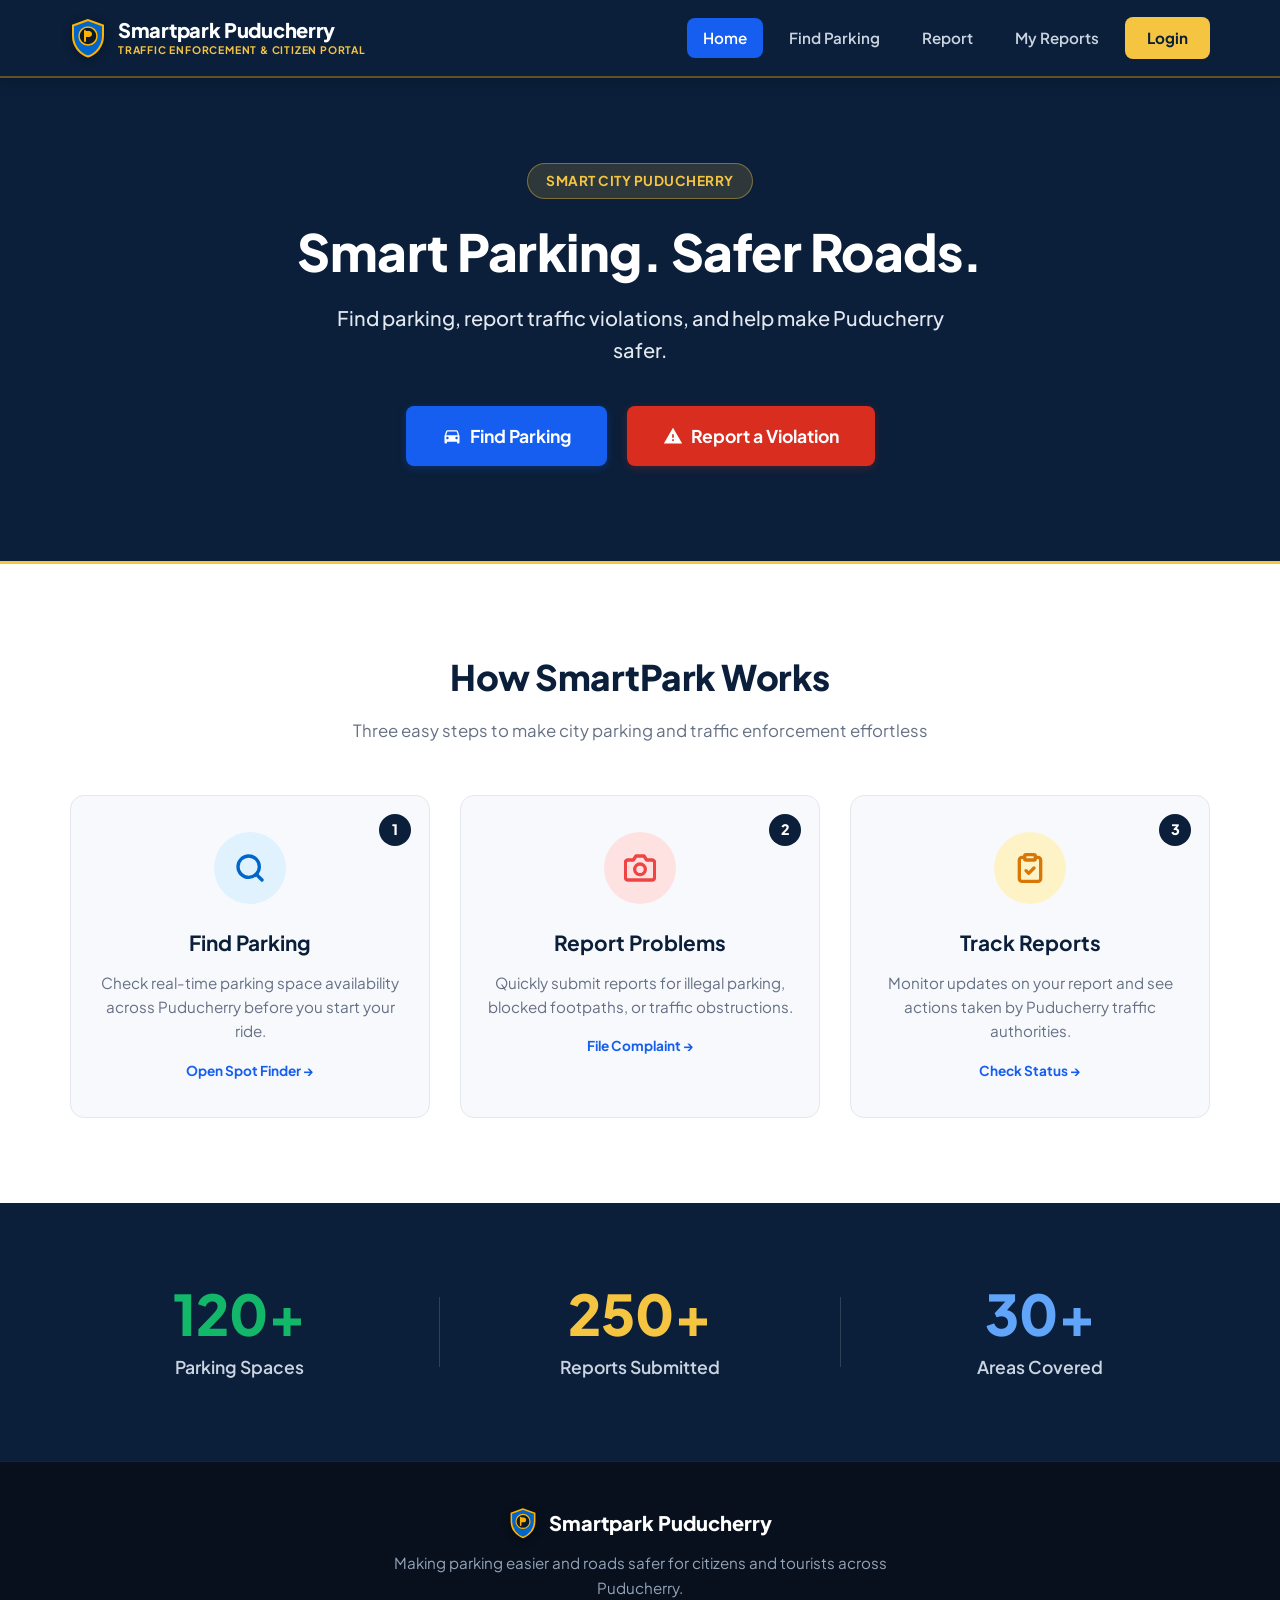
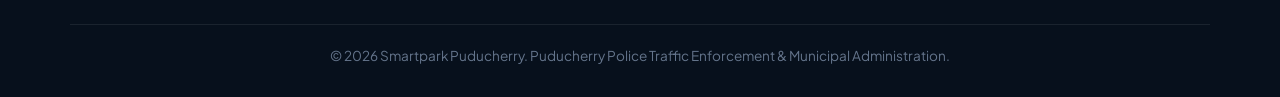
==== index.html @ ce6e66c2 "Initial release: SmartPark Puducherry web application" ====
<!DOCTYPE html>
<html lang="en">
<head>
  <meta charset="UTF-8" />
  <meta name="viewport" content="width=device-width, initial-scale=1.0" />
  <title>Smartpark Puducherry</title>
  <link rel="stylesheet" href="style.css" />
  <!-- Google Fonts: Inter & Outfit for clean, professional typography -->
  <link rel="preconnect" href="https://fonts.googleapis.com">
  <link rel="preconnect" href="https://fonts.gstatic.com" crossorigin>
  <link href="https://fonts.googleapis.com/css2?family=Plus+Jakarta+Sans:wght@400;500;600;700;800&display=swap" rel="stylesheet">
</head>
<body>

  <!-- 1. NAVIGATION BAR -->
  <header class="navbar">
    <div class="nav-container">
      <a href="index.html" class="brand">
        <!-- Indian Police & Traffic Enforcement Emblem Badge -->
        <div class="brand-shield">
          <svg class="police-emblem" viewBox="0 0 36 40" fill="none" xmlns="http://www.w3.org/2000/svg">
            <path d="M18 2L3 7.5V18C3 27.5 9.5 35.8 18 38.5C26.5 35.8 33 27.5 33 18V7.5L18 2Z" fill="#0066CC" stroke="#FFB200" stroke-width="2"/>
            <!-- Ashoka 24-spoke stylized chakra / Star & P emblem -->
            <circle cx="18" cy="18" r="9" fill="#0B192C" stroke="#FFB200" stroke-width="1.5"/>
            <path d="M15 13H19C20.65 13 22 14.35 22 16C22 17.65 20.65 19 19 19H15V13Z" fill="#FFB200"/>
            <path d="M15 13V23" stroke="#FFB200" stroke-width="2" stroke-linecap="round"/>
          </svg>
        </div>
        <div class="brand-titles">
          <span class="brand-name">Smartpark Puducherry</span>
          <span class="brand-tag">TRAFFIC ENFORCEMENT & CITIZEN PORTAL</span>
        </div>
      </a>

      <!-- Hamburger toggle button for Mobile -->
      <button class="hamburger" id="hamburgerBtn" aria-label="Toggle navigation">
        <span class="bar"></span>
        <span class="bar"></span>
        <span class="bar"></span>
      </button>

      <!-- Navigation Menu -->
      <nav class="nav-menu" id="navLinks">
        <a href="index.html" class="nav-link active">Home</a>
        <a href="find-parking.html" class="nav-link">Find Parking</a>
        <a href="report.html" class="nav-link">Report</a>
        <a href="my-reports.html" class="nav-link">My Reports</a>
        <a href="login.html" class="nav-link nav-btn-login">Login</a>
      </nav>
    </div>
  </header>

  <!-- 2. HERO SECTION -->
  <section class="hero-section" id="home">
    <div class="container hero-content">
      <div class="hero-badge">Smart City Puducherry</div>
      <h1 class="hero-title">Smart Parking. Safer Roads.</h1>
      <p class="hero-desc">
        Find parking, report traffic violations, and help make Puducherry safer.
      </p>

      <!-- Two Large Action Buttons -->
      <div class="hero-buttons">
        <a href="find-parking.html" class="btn btn-primary btn-large">
          <svg width="20" height="20" viewBox="0 0 24 24" fill="currentColor">
            <path d="M18.92 6.01C18.72 5.42 18.16 5 17.5 5H6.5C5.84 5 5.28 5.42 5.08 6.01L3 12V20C3 20.55 3.45 21 4 21H5C5.55 21 6 20.55 6 20V19H18V20C18 20.55 18.45 21 19 21H20C20.55 21 21 20.55 21 20V12L18.92 6.01ZM6.5 16C5.67 16 5 15.33 5 14.5C5 13.67 5.67 13 6.5 13C7.33 13 8 13.67 8 14.5C8 15.33 7.33 16 6.5 16ZM17.5 16C16.67 16 16 15.33 16 14.5C16 13.67 16.67 13 17.5 13C18.33 13 19 13.67 19 14.5C19 15.33 18.33 16 17.5 16ZM5 11L6.5 6.5H17.5L19 11H5Z"/>
          </svg>
          Find Parking
        </a>
        <a href="report.html" class="btn btn-danger btn-large">
          <svg width="20" height="20" viewBox="0 0 24 24" fill="currentColor">
            <path d="M1 21H23L12 2L1 21ZM13 18H11V16H13V18ZM13 14H11V10H13V14Z"/>
          </svg>
          Report a Violation
        </a>
      </div>
    </div>
  </section>

  <!-- 3. HOW SMARTPARK WORKS SECTION -->
  <section class="how-it-works-section" id="how-it-works">
    <div class="container">
      <div class="section-header">
        <h2 class="section-title">How SmartPark Works</h2>
        <p class="section-subtitle">Three easy steps to make city parking and traffic enforcement effortless</p>
      </div>

      <div class="steps-grid">
        <!-- Step 1: Find Parking Link -->
        <a href="find-parking.html" class="step-card step-card-link">
          <div class="step-number">1</div>
          <div class="step-icon bg-blue">
            <svg width="32" height="32" viewBox="0 0 24 24" fill="none" stroke="#0066CC" stroke-width="2.5" stroke-linecap="round" stroke-linejoin="round">
              <circle cx="11" cy="11" r="8"></circle>
              <line x1="21" y1="21" x2="16.65" y2="16.65"></line>
            </svg>
          </div>
          <h3 class="step-title">Find Parking</h3>
          <p class="step-desc">
            Check real-time parking space availability across Puducherry before you start your ride.
          </p>
          <span class="step-action-tag">Open Spot Finder →</span>
        </a>

        <!-- Step 2: Report Problems Link -->
        <a href="report.html" class="step-card step-card-link">
          <div class="step-number">2</div>
          <div class="step-icon bg-red">
            <svg width="32" height="32" viewBox="0 0 24 24" fill="none" stroke="#EF4444" stroke-width="2.5" stroke-linecap="round" stroke-linejoin="round">
              <path d="M23 19a2 2 0 0 1-2 2H3a2 2 0 0 1-2-2V8a2 2 0 0 1 2-2h4l2-3h6l2 3h4a2 2 0 0 1 2 2z"></path>
              <circle cx="12" cy="13" r="4"></circle>
            </svg>
          </div>
          <h3 class="step-title">Report Problems</h3>
          <p class="step-desc">
            Quickly submit reports for illegal parking, blocked footpaths, or traffic obstructions.
          </p>
          <span class="step-action-tag">File Complaint →</span>
        </a>

        <!-- Step 3: Track Reports Link -->
        <a href="my-reports.html" class="step-card step-card-link">
          <div class="step-number">3</div>
          <div class="step-icon bg-yellow">
            <svg width="32" height="32" viewBox="0 0 24 24" fill="none" stroke="#D97706" stroke-width="2.5" stroke-linecap="round" stroke-linejoin="round">
              <path d="M16 4h2a2 2 0 0 1 2 2v14a2 2 0 0 1-2 2H6a2 2 0 0 1-2-2V6a2 2 0 0 1 2-2h2"></path>
              <rect x="8" y="2" width="8" height="4" rx="1" ry="1"></rect>
              <path d="M9 14l2 2 4-4"></path>
            </svg>
          </div>
          <h3 class="step-title">Track Reports</h3>
          <p class="step-desc">
            Monitor updates on your report and see actions taken by Puducherry traffic authorities.
          </p>
          <span class="step-action-tag">Check Status →</span>
        </a>
      </div>
    </div>
  </section>

  <!-- 4. STATISTICS SECTION -->
  <section class="stats-section">
    <div class="container">
      <div class="stats-container">
        <!-- Stat 1 -->
        <div class="stat-box">
          <div class="stat-number color-green">120+</div>
          <div class="stat-label">Parking Spaces</div>
        </div>

        <!-- Divider line for desktop -->
        <div class="stat-divider"></div>

        <!-- Stat 2 -->
        <div class="stat-box">
          <div class="stat-number color-yellow">250+</div>
          <div class="stat-label">Reports Submitted</div>
        </div>

        <!-- Divider line for desktop -->
        <div class="stat-divider"></div>

        <!-- Stat 3 -->
        <div class="stat-box">
          <div class="stat-number color-blue">30+</div>
          <div class="stat-label">Areas Covered</div>
        </div>
      </div>
    </div>
  </section>

  <!-- 5. FOOTER -->
  <footer class="footer">
    <div class="container footer-content">
      <div class="footer-brand">
        <div class="brand-shield footer-shield">
          <svg class="police-emblem" viewBox="0 0 36 40" fill="none" xmlns="http://www.w3.org/2000/svg">
            <path d="M18 2L3 7.5V18C3 27.5 9.5 35.8 18 38.5C26.5 35.8 33 27.5 33 18V7.5L18 2Z" fill="#0066CC" stroke="#FFB200" stroke-width="2"/>
            <circle cx="18" cy="18" r="9" fill="#0B192C" stroke="#FFB200" stroke-width="1.5"/>
            <path d="M15 13H19C20.65 13 22 14.35 22 16C22 17.65 20.65 19 19 19H15V13Z" fill="#FFB200"/>
            <path d="M15 13V23" stroke="#FFB200" stroke-width="2" stroke-linecap="round"/>
          </svg>
        </div>
        <span class="footer-title">Smartpark Puducherry</span>
      </div>
      <p class="footer-text">
        Making parking easier and roads safer for citizens and tourists across Puducherry.
      </p>
      <div class="footer-bottom">
        <p>&copy; 2026 Smartpark Puducherry. Puducherry Police Traffic Enforcement & Municipal Administration.</p>
      </div>
    </div>
  </footer>

  <script src="app.js"></script>
</body>
</html>
---- style.css ----
/* =========================================================
   SmartPark Puducherry - Stylesheet
   Modern, Professional Civic & Police Portal Design
   ========================================================= */

@import url('https://fonts.googleapis.com/css2?family=Plus+Jakarta+Sans:wght@400;500;600;700;800&display=swap');

:root {
  /* Clean & Professional Smart City Color Palette */
  --color-dark-navy: #0B1F3A;
  --color-dark-blue: #0B1F3A;
  --color-blue-secondary: #1849A9;
  --color-blue: #155EEF;
  --color-blue-dark: #0040C1;
  --color-white: #ffffff;
  --color-bg-light: #F7F9FC;
  --color-card-bg: #ffffff;
  --color-yellow: #F5C542;
  --color-yellow-dark: #D4A318;
  --color-orange: #F79009;
  --color-green: #12B76A;
  --color-green-dark: #027A48;
  --color-red: #D92D20;
  --color-red-dark: #B42318;
  --color-text-main: #1D2939;
  --color-text-muted: #667085;
  --color-border: #E4E7EC;
  
  /* Soft, Professional Elevation Shadows */
  --shadow-sm: 0 1px 3px rgba(16, 24, 40, 0.06), 0 1px 2px rgba(16, 24, 40, 0.04);
  --shadow-md: 0 4px 16px -2px rgba(16, 24, 40, 0.08), 0 2px 6px -2px rgba(16, 24, 40, 0.04);
  --shadow-hover: 0 10px 24px -4px rgba(16, 24, 40, 0.12), 0 4px 8px -2px rgba(16, 24, 40, 0.04);
  
  /* Rounded Cards & Elements */
  --radius-sm: 8px;
  --radius-md: 14px;
  --radius-lg: 20px;
  --font-family: 'Plus Jakarta Sans', -apple-system, BlinkMacSystemFont, 'Segoe UI', Roboto, sans-serif;
  --transition-smooth: all 0.2s ease;
}

/* Base Reset */
* {
  box-sizing: border-box;
  margin: 0;
  padding: 0;
}

html {
  scroll-behavior: smooth;
}

body {
  font-family: var(--font-family);
  background-color: var(--color-bg-light);
  color: var(--color-text-main);
  line-height: 1.6;
  -webkit-font-smoothing: antialiased;
}

.container {
  width: 90%;
  max-width: 1140px;
  margin: 0 auto;
}

.text-center { text-align: center; }
.my-40 { margin-top: 40px; margin-bottom: 40px; }
.hidden { display: none !important; }

/* =========================================================
   1. NAVIGATION BAR WITH POLICE EMBLEM
   ========================================================= */
.navbar {
  background-color: var(--color-dark-blue);
  position: sticky;
  top: 0;
  z-index: 1000;
  box-shadow: 0 3px 14px rgba(0, 0, 0, 0.18);
  border-bottom: 2px solid rgba(255, 178, 0, 0.35);
}

.nav-container {
  width: 90%;
  max-width: 1140px;
  margin: 0 auto;
  display: flex;
  align-items: center;
  justify-content: space-between;
  height: 76px;
}

.brand {
  display: flex;
  align-items: center;
  gap: 12px;
  text-decoration: none;
  transition: var(--transition-smooth);
}

.brand:hover {
  opacity: 0.95;
}

.brand-shield {
  display: flex;
  align-items: center;
  justify-content: center;
  filter: drop-shadow(0 2px 5px rgba(0, 0, 0, 0.3));
}

.police-emblem {
  width: 36px;
  height: 40px;
}

.brand-titles {
  display: flex;
  flex-direction: column;
}

.brand-name {
  color: var(--color-white);
  font-size: 1.25rem;
  font-weight: 800;
  letter-spacing: -0.3px;
  line-height: 1.2;
}

.brand-tag {
  color: var(--color-yellow);
  font-size: 0.65rem;
  font-weight: 700;
  letter-spacing: 0.8px;
}

.nav-menu {
  display: flex;
  align-items: center;
  gap: 10px;
}

.nav-link {
  color: #cbd5e1;
  text-decoration: none;
  padding: 8px 16px;
  border-radius: var(--radius-sm);
  font-size: 0.95rem;
  font-weight: 600;
  transition: var(--transition-smooth);
}

.nav-link:hover {
  color: var(--color-white);
  background-color: rgba(255, 255, 255, 0.1);
}

.nav-link.active {
  color: var(--color-white);
  background-color: var(--color-blue);
}

.nav-btn-login {
  background-color: var(--color-yellow);
  color: var(--color-dark-blue);
  font-weight: 700;
  padding: 9px 22px;
  border-radius: var(--radius-sm);
}

.nav-btn-login:hover {
  background-color: #e5a000;
  color: var(--color-dark-blue);
  box-shadow: 0 4px 14px rgba(255, 178, 0, 0.4);
}

/* User & Logout Panel in Nav */
.nav-user-panel {
  display: flex;
  align-items: center;
  gap: 14px;
}

.user-role-badge {
  font-size: 0.82rem;
  font-weight: 700;
  padding: 6px 14px;
  border-radius: 20px;
}

.badge-citizen { background: #dbeafe; color: #1d4ed8; }
.badge-police { background: #fef3c7; color: #b45309; }
.badge-admin { background: #fee2e2; color: #b91c1c; }

.btn-logout {
  background: rgba(239, 68, 68, 0.2);
  color: #fca5a5;
  border: 1px solid rgba(239, 68, 68, 0.5);
  padding: 6px 14px;
  font-size: 0.82rem;
  font-weight: 700;
  border-radius: 6px;
  cursor: pointer;
  transition: var(--transition-smooth);
}

.btn-logout:hover {
  background: var(--color-red);
  color: var(--color-white);
}

.hamburger {
  display: none;
  flex-direction: column;
  justify-content: space-around;
  width: 32px;
  height: 24px;
  background: transparent;
  border: none;
  cursor: pointer;
  padding: 0;
  z-index: 1001;
}

.hamburger .bar {
  width: 100%;
  height: 3px;
  background-color: var(--color-white);
  border-radius: 4px;
  transition: all 0.3s ease;
}

.hamburger.open .bar:nth-child(1) {
  transform: translateY(8px) rotate(45deg);
}
.hamburger.open .bar:nth-child(2) {
  opacity: 0;
}
.hamburger.open .bar:nth-child(3) {
  transform: translateY(-8px) rotate(-45deg);
}

/* =========================================================
   PAGE HEADER BANNER
   ========================================================= */
.page-header {
  background-color: var(--color-dark-navy);
  color: var(--color-white);
  padding: 48px 0;
  border-bottom: 3px solid var(--color-yellow);
}

.bg-police-header {
  background-color: var(--color-dark-navy);
  border-bottom: 3px solid var(--color-yellow);
}

.bg-admin-header {
  background-color: var(--color-dark-navy);
  border-bottom: 3px solid var(--color-yellow);
}

.page-badge {
  display: inline-block;
  background-color: rgba(245, 197, 66, 0.15);
  color: var(--color-yellow);
  border: 1px solid rgba(245, 197, 66, 0.4);
  font-size: 0.8rem;
  font-weight: 700;
  padding: 5px 14px;
  border-radius: 30px;
  margin-bottom: 12px;
  text-transform: uppercase;
}

.page-title {
  font-size: 2.4rem;
  font-weight: 800;
  margin-bottom: 8px;
  letter-spacing: -0.5px;
}

.page-subtitle {
  color: #cbd5e1;
  font-size: 1.05rem;
}

/* =========================================================
   LOGIN PAGE STYLING
   ========================================================= */
.login-wrapper {
  max-width: 480px;
  margin: 0 auto;
}

.login-card {
  background: var(--color-card-bg);
  border-radius: var(--radius-md);
  padding: 36px 30px;
  border: 1px solid var(--color-border);
  box-shadow: var(--shadow-md);
}

.login-avatar-emblem {
  font-size: 3rem;
  margin-bottom: 10px;
}

.login-header h2 {
  font-size: 1.6rem;
  font-weight: 800;
  color: var(--color-dark-blue);
  margin-bottom: 4px;
}

.login-header p {
  color: var(--color-text-muted);
  font-size: 0.85rem;
  margin-bottom: 24px;
}

.login-divider {
  display: flex;
  align-items: center;
  text-align: center;
  margin: 20px 0;
  color: var(--color-text-muted);
  font-size: 0.75rem;
  font-weight: 700;
  letter-spacing: 0.5px;
}

.login-divider::before,
.login-divider::after {
  content: '';
  flex: 1;
  border-bottom: 1px solid var(--color-border);
}

.login-divider span {
  padding: 0 10px;
}

.role-buttons-grid {
  display: flex;
  flex-direction: column;
  gap: 12px;
}

.btn-role {
  display: flex;
  align-items: center;
  padding: 14px 18px;
  border-radius: var(--radius-sm);
  border: 2px solid var(--color-border);
  background: var(--color-bg-light);
  cursor: pointer;
  font-family: inherit;
  transition: var(--transition-smooth);
  text-align: left;
}

.btn-role:hover {
  transform: translateX(4px);
  border-color: var(--color-blue);
  box-shadow: var(--shadow-sm);
}

.btn-role-citizen:hover { border-color: var(--color-blue); background: #f0f7ff; }
.btn-role-police:hover { border-color: #f59e0b; background: #fffbeb; }
.btn-role-admin:hover { border-color: var(--color-red); background: #fef2f2; }

.role-icon {
  font-size: 1.8rem;
  margin-right: 14px;
}

.role-details {
  display: flex;
  flex-direction: column;
  flex-grow: 1;
}

.role-details strong {
  font-size: 1.05rem;
  color: var(--color-dark-blue);
}

.role-details span {
  font-size: 0.8rem;
  color: var(--color-text-muted);
}

.role-arrow {
  font-size: 1.2rem;
  color: var(--color-text-muted);
  font-weight: bold;
}

/* =========================================================
   USER PROFILE PAGE STYLES
   ========================================================= */
.profile-layout-grid {
  display: grid;
  grid-template-columns: 340px 1fr;
  gap: 30px;
  align-items: flex-start;
}

.profile-card-summary {
  background: var(--color-card-bg);
  border-radius: var(--radius-md);
  padding: 32px 24px;
  border: 1px solid var(--color-border);
  box-shadow: var(--shadow-sm);
  text-align: center;
  display: flex;
  flex-direction: column;
  align-items: center;
}

.profile-avatar-wrap {
  position: relative;
  margin-bottom: 16px;
}

.profile-avatar {
  width: 90px;
  height: 90px;
  border-radius: 50%;
  background: linear-gradient(135deg, #e0f2fe 0%, #bae6fd 100%);
  display: flex;
  align-items: center;
  justify-content: center;
  font-size: 2.8rem;
  border: 3px solid var(--color-blue);
  box-shadow: var(--shadow-sm);
}

.profile-role-pill {
  position: absolute;
  bottom: -6px;
  left: 50%;
  transform: translateX(-50%);
  background: var(--color-dark-blue);
  color: var(--color-white);
  font-size: 0.72rem;
  font-weight: 800;
  padding: 3px 12px;
  border-radius: 20px;
  text-transform: uppercase;
  letter-spacing: 0.5px;
  border: 2px solid white;
}

.profile-user-name {
  font-size: 1.35rem;
  font-weight: 800;
  color: var(--color-dark-blue);
  margin-bottom: 4px;
}

.profile-user-email {
  font-size: 0.9rem;
  color: var(--color-text-muted);
  margin-bottom: 24px;
  word-break: break-all;
}

.profile-meta-list {
  width: 100%;
  background: var(--color-bg-light);
  border-radius: var(--radius-sm);
  padding: 16px;
  border: 1px solid #f1f5f9;
  display: flex;
  flex-direction: column;
  gap: 12px;
  margin-bottom: 24px;
  text-align: left;
}

.profile-meta-item {
  display: flex;
  justify-content: space-between;
  align-items: center;
  font-size: 0.88rem;
}

.meta-label {
  color: var(--color-text-muted);
  font-weight: 600;
}

.meta-value {
  color: var(--color-dark-blue);
  font-weight: 700;
}

.btn-profile-logout {
  width: 100%;
  padding: 12px;
  font-size: 0.95rem;
}

.profile-edit-card {
  background: var(--color-card-bg);
  border-radius: var(--radius-md);
  padding: 32px;
  border: 1px solid var(--color-border);
  box-shadow: var(--shadow-sm);
}

.profile-edit-header {
  display: flex;
  justify-content: space-between;
  align-items: center;
  flex-wrap: wrap;
  gap: 12px;
  border-bottom: 1px solid var(--color-border);
  padding-bottom: 16px;
  margin-bottom: 24px;
}

.profile-edit-title {
  font-size: 1.4rem;
  font-weight: 800;
  color: var(--color-dark-blue);
}

.storage-indicator {
  font-size: 0.8rem;
  font-weight: 700;
  color: #059669;
  background: #dcfce7;
  padding: 4px 12px;
  border-radius: 20px;
}

.profile-form-actions {
  display: flex;
  gap: 14px;
  align-items: center;
  margin-top: 28px;
  flex-wrap: wrap;
}

.btn-save-profile {
  background-color: var(--color-blue);
  color: var(--color-white);
  padding: 14px 28px;
  font-size: 1rem;
  font-weight: 700;
  border-radius: var(--radius-sm);
  border: none;
  cursor: pointer;
  display: inline-flex;
  align-items: center;
  gap: 10px;
  box-shadow: 0 4px 14px rgba(21, 94, 239, 0.35);
  transition: var(--transition-smooth);
}

.btn-save-profile:hover {
  background-color: #0040C1;
  transform: translateY(-2px);
  box-shadow: 0 6px 18px rgba(21, 94, 239, 0.45);
}

.save-success-alert {
  margin-top: 18px;
  background: #dcfce7;
  color: #15803d;
  border: 1px solid #bbf7d0;
  padding: 12px 18px;
  border-radius: var(--radius-sm);
  font-size: 0.9rem;
  font-weight: 700;
  animation: fadeIn 0.3s ease-in-out;
}

.profile-auth-prompt {
  display: flex;
  justify-content: center;
  align-items: center;
  padding: 40px 20px;
}

.auth-prompt-card {
  background: var(--color-card-bg);
  border-radius: var(--radius-md);
  padding: 48px 32px;
  border: 1px solid var(--color-border);
  box-shadow: var(--shadow-md);
  text-align: center;
  max-width: 460px;
  width: 100%;
}

.auth-prompt-icon {
  font-size: 3.5rem;
  margin-bottom: 16px;
}

.auth-prompt-card h2 {
  font-size: 1.5rem;
  font-weight: 800;
  color: var(--color-dark-blue);
  margin-bottom: 10px;
}

.auth-prompt-card p {
  color: var(--color-text-muted);
  font-size: 0.95rem;
  margin-bottom: 10px;
}

@media (max-width: 900px) {
  .profile-layout-grid {
    grid-template-columns: 1fr;
  }
}

/* =========================================================
   TRAFFIC MONITORING PAGE STYLES
   ========================================================= */
.traffic-overview-card {
  background: var(--color-card-bg);
  border-radius: var(--radius-md);
  padding: 30px;
  border: 1px solid var(--color-border);
  box-shadow: var(--shadow-sm);
  margin-bottom: 30px;
}

.traffic-overview-header {
  display: flex;
  justify-content: space-between;
  align-items: center;
  flex-wrap: wrap;
  gap: 12px;
  border-bottom: 1px solid var(--color-border);
  padding-bottom: 16px;
  margin-bottom: 24px;
}

.traffic-areas-grid {
  display: grid;
  grid-template-columns: repeat(3, 1fr);
  gap: 24px;
}

.traffic-area-card {
  background: var(--color-card-bg);
  border: 1px solid var(--color-border);
  border-radius: var(--radius-md);
  box-shadow: var(--shadow-sm);
  padding: 24px;
  transition: var(--transition-smooth);
  display: flex;
  flex-direction: column;
  gap: 16px;
  position: relative;
  overflow: hidden;
}

.traffic-area-card:hover {
  transform: translateY(-4px);
  box-shadow: var(--shadow-hover);
  border-color: #cbd5e1;
}

.traffic-card-header {
  display: flex;
  justify-content: space-between;
  align-items: center;
}

.traffic-area-name {
  font-size: 1.25rem;
  font-weight: 800;
  color: var(--color-dark-blue);
}

.traffic-badge {
  font-size: 0.78rem;
  font-weight: 800;
  padding: 5px 12px;
  border-radius: 20px;
  text-transform: uppercase;
  letter-spacing: 0.5px;
  display: inline-flex;
  align-items: center;
  gap: 6px;
}

/* Colors for Traffic Level: Green = Low, Yellow = Medium, Red = High */
.traffic-level-low {
  background: #dcfce7;
  color: #15803d;
  border: 1px solid #86efac;
}

.traffic-level-medium {
  background: #fef3c7;
  color: #b45309;
  border: 1px solid #fde68a;
}

.traffic-level-high {
  background: #fee2e2;
  color: #b91c1c;
  border: 1px solid #fca5a5;
}

.traffic-card-metrics {
  background: var(--color-bg-light);
  border-radius: var(--radius-sm);
  padding: 14px 16px;
  display: flex;
  flex-direction: column;
  gap: 12px;
}

.traffic-metric-item {
  display: flex;
  justify-content: space-between;
  align-items: center;
  font-size: 0.9rem;
}

.traffic-metric-label {
  color: var(--color-text-muted);
  font-weight: 600;
}

.traffic-metric-value {
  font-weight: 700;
  color: var(--color-dark-blue);
}

.traffic-indicator-bar {
  height: 6px;
  border-radius: 4px;
  width: 100%;
}
.bar-low { background: #10b981; }
.bar-medium { background: #f59e0b; }
.bar-high { background: #ef4444; }

/* =========================================================
   ADMIN DASHBOARD SECTION STYLES
   ========================================================= */
.admin-section-card {
  background: var(--color-card-bg);
  border-radius: var(--radius-md);
  padding: 28px;
  border: 1px solid var(--color-border);
  box-shadow: var(--shadow-sm);
  margin-bottom: 30px;
}

.admin-reset-bar {
  background: #fef2f2;
  border: 1.5px solid #fecaca;
  border-radius: var(--radius-md);
  padding: 18px 24px;
  display: flex;
  justify-content: space-between;
  align-items: center;
  flex-wrap: wrap;
  gap: 16px;
  margin-bottom: 30px;
}

.btn-reset-demo {
  padding: 12px 22px;
  font-size: 0.95rem;
  font-weight: 700;
  border-radius: var(--radius-sm);
  border: none;
  cursor: pointer;
  box-shadow: 0 4px 12px rgba(239, 68, 68, 0.3);
}

.btn-icon-plus {
  background-color: var(--color-blue);
  color: var(--color-white);
  font-size: 1.4rem;
  font-weight: 700;
  line-height: 1;
  width: 42px;
  height: 42px;
  padding: 0;
  border-radius: var(--radius-sm);
  display: inline-flex;
  align-items: center;
  justify-content: center;
  border: none;
  cursor: pointer;
  box-shadow: 0 2px 8px rgba(21, 94, 239, 0.3);
  transition: var(--transition-smooth);
}

.btn-icon-plus:hover {
  background-color: var(--color-blue-dark);
  transform: translateY(-2px);
  box-shadow: 0 4px 12px rgba(21, 94, 239, 0.4);
}

.admin-mobile-cards {
  display: none;
  flex-direction: column;
  gap: 14px;
}

.admin-item-card {
  background: #f8fafc;
  border: 1px solid var(--color-border);
  border-radius: var(--radius-sm);
  padding: 16px;
  display: flex;
  flex-direction: column;
  gap: 10px;
}

.admin-card-header {
  display: flex;
  justify-content: space-between;
  align-items: center;
}

.admin-card-body {
  font-size: 0.9rem;
  color: #334155;
  display: flex;
  flex-direction: column;
  gap: 6px;
}

.admin-card-actions {
  display: flex;
  gap: 8px;
  margin-top: 6px;
}

@media (max-width: 900px) {
  .traffic-areas-grid {
    grid-template-columns: repeat(2, 1fr);
  }
}

@media (max-width: 600px) {
  .traffic-areas-grid {
    grid-template-columns: 1fr;
  }
}

/* =========================================================
   POLICE ANALYTICS CHARTS STYLES (Chart.js)
   ========================================================= */
.police-analytics-section {
  background: var(--color-card-bg);
  border-radius: var(--radius-md);
  padding: 28px;
  border: 1px solid var(--color-border);
  box-shadow: var(--shadow-sm);
  margin-bottom: 30px;
}

.police-charts-grid {
  display: grid;
  grid-template-columns: repeat(3, 1fr);
  gap: 24px;
  margin-top: 18px;
}

.chart-card {
  background: #f8fafc;
  border: 1px solid var(--color-border);
  border-radius: var(--radius-sm);
  padding: 20px;
  display: flex;
  flex-direction: column;
}

.chart-title {
  font-size: 1.05rem;
  font-weight: 800;
  color: var(--color-dark-blue);
  margin-bottom: 4px;
}

.chart-subtitle {
  font-size: 0.8rem;
  color: var(--color-text-muted);
  margin-bottom: 16px;
}

.chart-canvas-wrapper {
  position: relative;
  height: 240px;
  width: 100%;
}

@media (max-width: 1024px) {
  .police-charts-grid {
    grid-template-columns: 1fr;
  }
}

/* =========================================================
   DASHBOARD STATS & TABLES (Police & Admin)
   ========================================================= */
.dashboard-stats-grid {
  display: grid;
  grid-template-columns: repeat(4, 1fr);
  gap: 20px;
  margin-bottom: 30px;
}

.dash-stat-card {
  background: var(--color-card-bg);
  border: 1px solid var(--color-border);
  border-radius: var(--radius-md);
  padding: 22px 18px;
  text-align: center;
  box-shadow: var(--shadow-sm);
}

.dash-stat-number {
  font-size: 2.6rem;
  font-weight: 800;
  line-height: 1.1;
  display: block;
  margin-bottom: 6px;
}

.dash-stat-label {
  font-size: 0.85rem;
  font-weight: 600;
  color: var(--color-text-muted);
}

.dash-table-header {
  display: flex;
  justify-content: space-between;
  align-items: center;
  flex-wrap: wrap;
  gap: 16px;
  margin-bottom: 20px;
}

.table-responsive {
  width: 100%;
  overflow-x: auto;
}

.dash-table {
  width: 100%;
  border-collapse: collapse;
  text-align: left;
  font-size: 0.9rem;
}

.dash-table th {
  background: #f1f5f9;
  color: var(--color-dark-blue);
  font-weight: 700;
  padding: 12px 14px;
  border-bottom: 2px solid var(--color-border);
  white-space: nowrap;
}

.dash-table td {
  padding: 14px;
  border-bottom: 1px solid var(--color-border);
  vertical-align: middle;
}

.dash-table tr:hover {
  background: #f8fafc;
}

.status-select {
  padding: 6px 10px;
  border-radius: 6px;
  border: 1.5px solid #cbd5e1;
  font-family: inherit;
  font-weight: 700;
  font-size: 0.82rem;
  cursor: pointer;
}

/* Police View Button */
.btn-police-view {
  background-color: var(--color-blue);
  color: var(--color-white);
  padding: 8px 16px;
  font-size: 0.85rem;
  font-weight: 700;
  border-radius: 6px;
  border: none;
  cursor: pointer;
  transition: var(--transition-smooth);
}

.btn-police-view:hover {
  background-color: var(--color-blue-dark);
  box-shadow: 0 4px 10px rgba(0, 102, 204, 0.3);
}

/* Police Mobile Cards */
.police-mobile-cards {
  display: none;
  flex-direction: column;
  gap: 16px;
}

.police-report-card {
  background: var(--color-card-bg);
  border: 1px solid var(--color-border);
  border-radius: var(--radius-sm);
  padding: 18px;
  box-shadow: var(--shadow-sm);
}

.police-card-header {
  display: flex;
  justify-content: space-between;
  align-items: center;
  border-bottom: 1px solid var(--color-border);
  padding-bottom: 10px;
  margin-bottom: 12px;
}

.police-card-id {
  font-weight: 800;
  font-size: 1.1rem;
  color: var(--color-dark-blue);
}

.police-card-body {
  display: flex;
  flex-direction: column;
  gap: 8px;
  font-size: 0.9rem;
  margin-bottom: 14px;
}

.police-card-row {
  display: flex;
  justify-content: space-between;
  align-items: center;
}

.police-card-row .card-label {
  color: var(--color-text-muted);
  font-weight: 600;
}

.police-card-row .card-val {
  color: var(--color-text-main);
}

/* Responsive breakpoint: Convert table to cards on mobile */
@media (max-width: 768px) {
  .police-desktop-table {
    display: none !important;
  }
  .police-mobile-cards {
    display: flex !important;
  }
  .dashboard-stats-grid {
    grid-template-columns: repeat(2, 1fr) !important;
  }
}

@media (max-width: 480px) {
  .dashboard-stats-grid {
    grid-template-columns: 1fr !important;
  }
}

/* Police Modal Action Buttons */
.police-modal-actions-box {
  margin-top: 20px;
  background: #f8fafc;
  border: 1px solid #e2e8f0;
  border-radius: var(--radius-sm);
  padding: 16px;
}

.police-action-buttons-row {
  display: flex;
  gap: 10px;
  flex-wrap: wrap;
}

.btn-action-verify {
  background: #f97316;
  color: #ffffff;
  font-size: 0.88rem;
  font-weight: 700;
  padding: 10px 16px;
  border-radius: 6px;
  border: none;
  cursor: pointer;
  transition: var(--transition-smooth);
}
.btn-action-verify:hover {
  background: #ea580c;
}

.btn-action-reject {
  background: #ef4444;
  color: #ffffff;
  font-size: 0.88rem;
  font-weight: 700;
  padding: 10px 16px;
  border-radius: 6px;
  border: none;
  cursor: pointer;
  transition: var(--transition-smooth);
}
.btn-action-reject:hover {
  background: #dc2626;
}

.btn-action-resolve {
  background: #10b981;
  color: #ffffff;
  font-size: 0.88rem;
  font-weight: 700;
  padding: 10px 16px;
  border-radius: 6px;
  border: none;
  cursor: pointer;
  transition: var(--transition-smooth);
}
.btn-action-resolve:hover {
  background: #059669;
}

/* =========================================================
   STATUS BADGES & COLORS
   ========================================================= */
.status-badge {
  display: inline-flex;
  align-items: center;
  gap: 6px;
  font-size: 0.78rem;
  font-weight: 800;
  padding: 5px 12px;
  border-radius: 6px;
  text-transform: uppercase;
  letter-spacing: 0.5px;
}

.badge-status-submitted { background-color: #dbeafe; color: #1d4ed8; border: 1px solid #bfdbfe; }
.badge-status-under-review { background-color: #fef3c7; color: #b45309; border: 1px solid #fde68a; }
.badge-status-verified { background-color: #ffedd5; color: #c2410c; border: 1px solid #fed7aa; }
.badge-status-resolved { background-color: #dcfce7; color: #15803d; border: 1px solid #bbf7d0; }
.badge-status-rejected { background-color: #fee2e2; color: #b91c1c; border: 1px solid #fecaca; }

.status-circle {
  width: 8px;
  height: 8px;
  border-radius: 50%;
  display: inline-block;
}
.bg-dot-blue { background-color: var(--color-blue); }
.bg-dot-yellow { background-color: var(--color-yellow); }
.bg-dot-orange { background-color: var(--color-orange); }
.bg-dot-green { background-color: var(--color-green); }
.bg-dot-red { background-color: var(--color-red); }

.card-top-bar-blue { background-color: var(--color-blue); }
.card-top-bar-yellow { background-color: var(--color-yellow); }
.card-top-bar-orange { background-color: var(--color-orange); }
.card-top-bar-green { background-color: var(--color-green); }
.card-top-bar-red { background-color: var(--color-red); }

.filter-btn.filter-submitted.active { background: var(--color-blue); border-color: var(--color-blue); }
.filter-btn.filter-under-review.active { background: var(--color-yellow-dark); border-color: var(--color-yellow-dark); }
.filter-btn.filter-resolved.active { background: var(--color-green-dark); border-color: var(--color-green-dark); }
.filter-btn.filter-rejected.active { background: var(--color-red-dark); border-color: var(--color-red-dark); }

/* =========================================================
   MY REPORTS: CARDS GRID & FILTERS
   ========================================================= */
.reports-filter-header {
  display: flex;
  justify-content: space-between;
  align-items: center;
  flex-wrap: wrap;
  gap: 16px;
  margin-bottom: 8px;
}

.reports-search-box {
  position: relative;
  flex-grow: 1;
  max-width: 600px;
}

.reports-search-box input {
  width: 100%;
  padding: 12px 18px 12px 44px;
  font-size: 0.95rem;
  border: 2px solid var(--color-border);
  border-radius: var(--radius-sm);
  font-family: inherit;
  transition: var(--transition-smooth);
}

.reports-search-box input:focus {
  outline: none;
  border-color: var(--color-blue);
  box-shadow: 0 0 0 3px rgba(0, 102, 204, 0.15);
}

.btn-sm-new {
  padding: 11px 20px;
  font-size: 0.9rem;
}

.reports-grid {
  display: grid;
  grid-template-columns: repeat(3, 1fr);
  gap: 24px;
}

.report-card {
  background: var(--color-card-bg);
  border-radius: var(--radius-md);
  border: 1px solid var(--color-border);
  box-shadow: var(--shadow-sm);
  overflow: hidden;
  display: flex;
  flex-direction: column;
  cursor: pointer;
  transition: var(--transition-smooth);
}

.report-card:hover {
  transform: translateY(-5px);
  box-shadow: var(--shadow-hover);
  border-color: #cbd5e1;
}

.report-card-content {
  padding: 22px;
  display: flex;
  flex-direction: column;
  flex-grow: 1;
}

.report-card-header {
  display: flex;
  justify-content: space-between;
  align-items: center;
  margin-bottom: 14px;
}

.report-id-badge {
  font-size: 0.95rem;
  font-weight: 800;
  color: var(--color-dark-blue);
  background: #f1f5f9;
  padding: 4px 10px;
  border-radius: 6px;
  border: 1px solid #cbd5e1;
  letter-spacing: 0.5px;
}

.report-problem-title {
  font-size: 1.2rem;
  font-weight: 800;
  color: var(--color-dark-blue);
  margin-bottom: 14px;
  line-height: 1.3;
}

.report-info-list {
  display: flex;
  flex-direction: column;
  gap: 8px;
  background: var(--color-bg-light);
  padding: 14px 16px;
  border-radius: var(--radius-sm);
  margin-bottom: 16px;
  border: 1px solid #f1f5f9;
}

.info-item {
  display: flex;
  justify-content: space-between;
  font-size: 0.88rem;
}

.info-label {
  color: var(--color-text-muted);
  font-weight: 600;
}

.info-value {
  color: var(--color-dark-blue);
  font-weight: 700;
  text-align: right;
  max-width: 60%;
  overflow: hidden;
  text-overflow: ellipsis;
  white-space: nowrap;
}

.report-photo-indicator {
  display: inline-flex;
  align-items: center;
  gap: 6px;
  font-size: 0.8rem;
  color: var(--color-blue);
  font-weight: 700;
  margin-bottom: 14px;
}

.report-card-footer {
  margin-top: auto;
  display: flex;
  justify-content: flex-end;
}

.btn-view-report {
  background: transparent;
  color: var(--color-blue);
  border: 1.5px solid var(--color-blue);
  padding: 8px 16px;
  border-radius: var(--radius-sm);
  font-size: 0.85rem;
  font-weight: 700;
  cursor: pointer;
  transition: var(--transition-smooth);
  width: 100%;
  text-align: center;
}

.btn-view-report:hover {
  background: var(--color-blue);
  color: var(--color-white);
}

/* =========================================================
   REPORT DETAILS MODAL & PHOTO EVIDENCE VIEWER
   ========================================================= */
.modal-report-details-box {
  max-width: 620px;
  max-height: 90vh;
  display: flex;
  flex-direction: column;
}

.modal-report-details-box .modal-body {
  overflow-y: auto;
  padding: 24px;
}

.modal-evidence-photo-box {
  margin-top: 18px;
  border: 1px solid var(--color-border);
  border-radius: var(--radius-sm);
  padding: 16px;
  background: #f8fafc;
}

.modal-photo-img-wrap {
  width: 100%;
  max-height: 280px;
  overflow: hidden;
  border-radius: 8px;
  margin-top: 8px;
  background: #000;
  display: flex;
  align-items: center;
  justify-content: center;
  border: 1px solid #cbd5e1;
}

.modal-photo-img-wrap img {
  max-width: 100%;
  max-height: 280px;
  object-fit: contain;
}

/* =========================================================
   REPORT FORM STYLING
   ========================================================= */
.report-step-box {
  background: var(--color-card-bg);
  border-radius: var(--radius-md);
  padding: 28px;
  border: 1px solid var(--color-border);
  box-shadow: var(--shadow-sm);
  margin-bottom: 30px;
}

.step-indicator-bar {
  display: flex;
  align-items: center;
  gap: 12px;
  margin-bottom: 6px;
}

.step-badge {
  background-color: var(--color-dark-blue);
  color: var(--color-white);
  font-size: 0.8rem;
  font-weight: 700;
  padding: 4px 12px;
  border-radius: 20px;
  text-transform: uppercase;
}

.step-heading {
  font-size: 1.4rem;
  font-weight: 800;
  color: var(--color-dark-blue);
}

.step-subtext {
  color: var(--color-text-muted);
  font-size: 0.95rem;
  margin-bottom: 22px;
}

.violation-grid {
  display: grid;
  grid-template-columns: repeat(4, 1fr);
  gap: 16px;
}

.violation-card {
  background: var(--color-bg-light);
  border: 2px solid var(--color-border);
  border-radius: var(--radius-md);
  padding: 20px 14px;
  display: flex;
  flex-direction: column;
  align-items: center;
  justify-content: center;
  cursor: pointer;
  font-family: inherit;
  transition: var(--transition-smooth);
  outline: none;
  text-align: center;
}

.violation-card:hover {
  transform: translateY(-4px);
  border-color: var(--color-blue);
  background-color: #f0f7ff;
  box-shadow: var(--shadow-sm);
}

.violation-card.selected {
  border-color: var(--color-red);
  background-color: #fef2f2;
  box-shadow: 0 0 0 3px rgba(239, 68, 68, 0.2);
  transform: translateY(-2px);
}

.violation-icon {
  font-size: 2.2rem;
  margin-bottom: 10px;
  transition: transform 0.2s ease;
}

.violation-card:hover .violation-icon {
  transform: scale(1.15);
}

.violation-name {
  font-size: 1rem;
  font-weight: 700;
  color: var(--color-dark-blue);
  line-height: 1.25;
}

.violation-card.selected .violation-name {
  color: var(--color-red-dark);
}

.report-form-card {
  background: var(--color-card-bg);
  border-radius: var(--radius-md);
  padding: 32px;
  border: 1px solid var(--color-border);
  box-shadow: var(--shadow-md);
  margin-bottom: 40px;
}

.form-group {
  margin-bottom: 22px;
  display: flex;
  flex-direction: column;
}

.form-label {
  font-size: 0.95rem;
  font-weight: 700;
  color: var(--color-dark-blue);
  margin-bottom: 8px;
}

.required { color: var(--color-red); font-weight: 700; }
.optional { font-size: 0.8rem; color: var(--color-text-muted); font-weight: normal; }

.form-input,
.form-textarea {
  width: 100%;
  padding: 13px 16px;
  font-size: 0.95rem;
  font-family: inherit;
  border: 2px solid var(--color-border);
  border-radius: var(--radius-sm);
  background-color: var(--color-white);
  color: var(--color-text-main);
  transition: var(--transition-smooth);
}

.form-input:focus,
.form-textarea:focus {
  outline: none;
  border-color: var(--color-blue);
  box-shadow: 0 0 0 3px rgba(0, 102, 204, 0.15);
}

/* Password Box with Eye Toggle */
.password-wrapper {
  position: relative;
  display: flex;
  align-items: center;
  width: 100%;
}

.password-wrapper .form-input {
  padding-right: 48px;
}

.password-toggle-btn {
  position: absolute;
  right: 12px;
  background: transparent;
  border: none;
  cursor: pointer;
  padding: 6px;
  display: flex;
  align-items: center;
  justify-content: center;
  font-size: 1.15rem;
  color: #64748b;
  border-radius: 4px;
  transition: var(--transition-smooth);
}

.password-toggle-btn:hover {
  color: var(--color-dark-navy);
  background-color: rgba(0, 0, 0, 0.05);
}

.form-input.input-error,
.form-textarea.input-error {
  border-color: var(--color-red) !important;
  background-color: #fffaf0;
}

.form-input-highlight {
  font-weight: 700;
  color: var(--color-red-dark);
  background-color: #fef2f2;
  cursor: pointer;
}

.form-row {
  display: flex;
  gap: 20px;
}

.col-half {
  flex: 1;
}

.error-msg {
  color: var(--color-red);
  font-size: 0.82rem;
  font-weight: 600;
  margin-top: 6px;
  display: none;
}

.error-msg.visible {
  display: block;
  animation: fadeIn 0.2s ease-in;
}

.photo-upload-area {
  border: 2px dashed #94a3b8;
  border-radius: var(--radius-sm);
  padding: 24px;
  text-align: center;
  background: var(--color-bg-light);
  cursor: pointer;
  transition: var(--transition-smooth);
}

.photo-upload-area:hover {
  border-color: var(--color-blue);
  background: #f0f7ff;
}

.photo-file-input { display: none; }

.photo-upload-label {
  display: flex;
  flex-direction: column;
  align-items: center;
  cursor: pointer;
  gap: 6px;
}

.upload-icon { font-size: 2.2rem; }
.upload-hint { font-size: 0.8rem; color: var(--color-text-muted); }

.photo-preview-box {
  margin-top: 14px;
  border: 1px solid var(--color-border);
  border-radius: var(--radius-sm);
  padding: 14px;
  background: #f8fafc;
  display: flex;
  align-items: center;
  justify-content: space-between;
  flex-wrap: wrap;
  gap: 14px;
}

.preview-img-wrapper {
  max-width: 140px;
  max-height: 100px;
  overflow: hidden;
  border-radius: 6px;
  border: 1px solid #cbd5e1;
}

.preview-img-wrapper img {
  width: 100%;
  height: 100%;
  object-fit: cover;
  display: block;
}

.preview-actions {
  display: flex;
  align-items: center;
  gap: 12px;
}

.preview-size-badge {
  background: #dcfce7;
  color: #15803d;
  font-size: 0.8rem;
  font-weight: 700;
  padding: 4px 10px;
  border-radius: 6px;
}

.btn-remove-photo {
  background: #fee2e2;
  color: #b91c1c;
  border: 1px solid #fca5a5;
  padding: 8px 14px;
  border-radius: 6px;
  font-size: 0.85rem;
  font-weight: 700;
  cursor: pointer;
  font-family: inherit;
  transition: var(--transition-smooth);
}

.btn-remove-photo:hover { background: var(--color-red); color: white; }

.form-actions { margin-top: 30px; }
.btn-submit { width: 100%; padding: 16px; font-size: 1.15rem; }

.modal-success-box { max-width: 480px; }
.bg-green-header { background-color: var(--color-green-dark) !important; border-bottom: 2px solid #34d399 !important; }
.modal-badge-white { font-size: 0.72rem; color: #d1fae5; text-transform: uppercase; font-weight: 700; letter-spacing: 0.5px; }
.success-icon-badge { font-size: 3.5rem; margin-bottom: 12px; }
.success-title { font-size: 1.4rem; font-weight: 800; color: var(--color-dark-blue); margin-bottom: 6px; }
.success-subtext { font-size: 0.9rem; color: var(--color-text-muted); margin-bottom: 18px; }

.report-id-card {
  background: #f1f5f9;
  border: 2px dashed #0066cc;
  border-radius: var(--radius-sm);
  padding: 16px;
  margin-bottom: 16px;
  display: flex;
  flex-direction: column;
  align-items: center;
}

.id-label { font-size: 0.75rem; color: var(--color-text-muted); font-weight: 700; letter-spacing: 0.8px; }
.id-value { font-size: 2.2rem; font-weight: 800; color: var(--color-blue); letter-spacing: 1px; }
.id-note { font-size: 0.75rem; color: #64748b; }

.success-summary {
  text-align: left;
  background: #f8fafc;
  padding: 12px 16px;
  border-radius: 6px;
  font-size: 0.85rem;
  color: #334155;
  border: 1px solid #e2e8f0;
  line-height: 1.6;
}

/* =========================================================
   SEARCH & FILTER CONTROLS & PARKING PAGE STYLING
   ========================================================= */
.controls-card {
  background: var(--color-card-bg);
  padding: 24px;
  border-radius: var(--radius-md);
  box-shadow: var(--shadow-sm);
  border: 1px solid var(--color-border);
  display: flex;
  flex-direction: column;
  gap: 18px;
  margin-bottom: 30px;
}

.search-box-wrapper {
  position: relative;
  display: flex;
  align-items: center;
  width: 100%;
}

.search-icon { position: absolute; left: 16px; font-size: 1.1rem; color: var(--color-text-muted); }

.search-box-wrapper input {
  width: 100%;
  padding: 14px 44px 14px 48px;
  font-size: 1rem;
  border: 2px solid var(--color-border);
  border-radius: var(--radius-sm);
  font-family: inherit;
  transition: var(--transition-smooth);
}

.search-box-wrapper input:focus {
  outline: none;
  border-color: var(--color-blue);
  box-shadow: 0 0 0 3px rgba(0, 102, 204, 0.15);
}

.clear-btn {
  position: absolute;
  right: 14px;
  background: #e2e8f0;
  border: none;
  border-radius: 50%;
  width: 24px;
  height: 24px;
  cursor: pointer;
  display: none;
  align-items: center;
  justify-content: center;
  font-size: 0.75rem;
  color: var(--color-dark-blue);
}

.filter-group { display: flex; align-items: center; flex-wrap: wrap; gap: 10px; }
.filter-label { font-weight: 700; font-size: 0.95rem; color: var(--color-dark-blue); margin-right: 6px; }

.filter-btn {
  background: var(--color-bg-light);
  border: 1px solid #cbd5e1;
  padding: 8px 18px;
  border-radius: 20px;
  font-size: 0.9rem;
  font-weight: 600;
  cursor: pointer;
  display: inline-flex;
  align-items: center;
  gap: 6px;
  font-family: inherit;
  transition: var(--transition-smooth);
}

.filter-btn:hover { background: #e2e8f0; }
.filter-btn.active { background: var(--color-dark-blue); color: var(--color-white); border-color: var(--color-dark-blue); }

/* PUDUCHERRY MAP SECTION */
.map-section-wrapper {
  background: var(--color-card-bg);
  border-radius: var(--radius-md);
  padding: 24px;
  border: 1px solid var(--color-border);
  box-shadow: var(--shadow-sm);
  margin-bottom: 36px;
}

.map-header { display: flex; justify-content: space-between; align-items: center; flex-wrap: wrap; gap: 12px; margin-bottom: 18px; }
.map-title { font-size: 1.25rem; font-weight: 800; color: var(--color-dark-blue); }
.map-subtitle { font-size: 0.85rem; color: var(--color-text-muted); }
.map-legend { display: flex; gap: 16px; font-size: 0.85rem; font-weight: 600; }
.legend-item { display: flex; align-items: center; gap: 6px; }
.marker-dot { width: 10px; height: 10px; border-radius: 50%; }
.marker-green { background-color: var(--color-green); }
.marker-yellow { background-color: var(--color-yellow); }
.marker-red { background-color: var(--color-red); }

.fake-map {
  position: relative;
  height: 380px;
  background-color: #f1f5f9;
  border-radius: var(--radius-sm);
  overflow: hidden;
  border: 2px solid #cbd5e1;
  background-image: 
    linear-gradient(to right, rgba(0, 0, 0, 0.05) 1px, transparent 1px),
    linear-gradient(to bottom, rgba(0, 0, 0, 0.05) 1px, transparent 1px);
  background-size: 32px 32px;
}

.map-sea {
  position: absolute;
  top: 0;
  right: 0;
  width: 22%;
  height: 100%;
  background: linear-gradient(90deg, #93c5fd 0%, #60a5fa 100%);
  display: flex;
  align-items: center;
  justify-content: center;
  border-left: 3px dashed #3b82f6;
}

.sea-label {
  color: #1e3a8a;
  font-size: 0.9rem;
  font-weight: 800;
  transform: rotate(-90deg);
  white-space: nowrap;
  letter-spacing: 1.5px;
}

.road {
  position: absolute;
  background: #cbd5e1;
  color: #475569;
  font-size: 0.72rem;
  font-weight: 700;
  display: flex;
  align-items: center;
  justify-content: center;
}

.road-h-1 { right: 22%; top: 0; bottom: 0; width: 24px; writing-mode: vertical-rl; border-right: 1px dashed white; border-left: 1px dashed white; }
.road-h-2 { left: 0; right: 25%; top: 45%; height: 20px; border-top: 1px dashed white; border-bottom: 1px dashed white; }
.road-v-1 { left: 35%; top: 0; bottom: 0; width: 20px; writing-mode: vertical-rl; border-right: 1px dashed white; border-left: 1px dashed white; }
.road-v-2 { left: 55%; top: 0; bottom: 0; width: 20px; writing-mode: vertical-rl; border-right: 1px dashed white; border-left: 1px dashed white; }

.map-pin { position: absolute; cursor: pointer; display: flex; flex-direction: column; align-items: center; transition: transform 0.2s ease; z-index: 10; }
.map-pin:hover { transform: scale(1.15) translateY(-4px); z-index: 20; }
.pin-badge { color: var(--color-white); font-weight: 800; font-size: 0.8rem; padding: 4px 10px; border-radius: 12px; box-shadow: 0 4px 10px rgba(0, 0, 0, 0.25); border: 2px solid white; }
.pin-label { background: var(--color-dark-blue); color: var(--color-white); font-size: 0.72rem; font-weight: 700; padding: 3px 8px; border-radius: 4px; margin-top: 4px; white-space: nowrap; }

.pin-1 { top: 60%; right: 26%; }
.pin-2 { top: 52%; left: 42%; }
.pin-3 { top: 38%; left: 16%; }
.pin-4 { top: 22%; left: 40%; }
.pin-5 { top: 12%; right: 28%; }
.pin-6 { top: 15%; left: 10%; }

/* PARKING CARDS GRID */
.parking-results-header { display: flex; justify-content: space-between; align-items: center; margin-bottom: 22px; }
.results-title { font-size: 1.5rem; font-weight: 800; color: var(--color-dark-blue); }
.results-count { font-size: 0.95rem; font-weight: 600; color: var(--color-text-muted); }

.parking-grid { display: grid; grid-template-columns: repeat(3, 1fr); gap: 24px; }
.parking-card { background: var(--color-card-bg); border-radius: var(--radius-md); border: 1px solid var(--color-border); box-shadow: var(--shadow-sm); overflow: hidden; display: flex; flex-direction: column; transition: var(--transition-smooth); }
.parking-card:hover { transform: translateY(-5px); box-shadow: var(--shadow-hover); border-color: #cbd5e1; }
.card-top-bar { height: 6px; width: 100%; }
.card-top-green { background-color: var(--color-green); }
.card-top-yellow { background-color: var(--color-yellow); }
.card-top-red { background-color: var(--color-red); }
.card-content { padding: 22px; display: flex; flex-direction: column; flex-grow: 1; }
.card-header-row { display: flex; justify-content: space-between; align-items: flex-start; margin-bottom: 8px; gap: 10px; }
.card-title { font-size: 1.15rem; font-weight: 800; color: var(--color-dark-blue); line-height: 1.3; }
.badge-open { background: #dcfce7; color: #15803d; }
.badge-closed { background: #fee2e2; color: #b91c1c; }
.card-location { font-size: 0.85rem; color: var(--color-text-muted); display: flex; align-items: center; gap: 6px; margin-bottom: 18px; line-height: 1.4; }
.card-metrics-box { background: var(--color-bg-light); border-radius: var(--radius-sm); padding: 14px 16px; margin-bottom: 18px; border: 1px solid #f1f5f9; }
.metric-row { display: flex; justify-content: space-between; align-items: center; margin-bottom: 8px; }
.metric-label { font-size: 0.85rem; color: var(--color-text-muted); font-weight: 600; }
.metric-value { font-size: 0.95rem; font-weight: 700; color: var(--color-dark-blue); }
.metric-highlight { font-size: 1.15rem; font-weight: 800; }
.text-green { color: var(--color-green); }
.text-yellow { color: var(--color-yellow-dark); }
.text-red { color: var(--color-red); }

.space-meter { width: 100%; height: 10px; background-color: #e2e8f0; border-radius: 6px; overflow: hidden; margin-top: 10px; border: 1px solid #cbd5e1; position: relative; }
.space-fill { height: 100%; border-radius: 6px; transition: width 0.4s ease; min-width: 0%; }

.card-pricing-block { background: #f1f5f9; border-radius: var(--radius-sm); padding: 10px 14px; margin-bottom: 16px; display: flex; justify-content: space-between; align-items: center; }
.pricing-item { display: flex; flex-direction: column; }
.pricing-type { font-size: 0.75rem; color: var(--color-text-muted); font-weight: 600; }
.pricing-rate { font-size: 0.95rem; font-weight: 800; color: var(--color-blue); }
.pricing-divider { width: 1px; height: 28px; background-color: #cbd5e1; }
.card-footer-row { display: flex; justify-content: flex-end; align-items: center; margin-top: auto; padding-top: 10px; }

.btn-details { background-color: var(--color-blue); color: var(--color-white); padding: 10px 20px; font-size: 0.9rem; font-weight: 700; border-radius: var(--radius-sm); border: none; cursor: pointer; transition: var(--transition-smooth); width: 100%; }
.btn-details:hover { background-color: var(--color-blue-dark); box-shadow: 0 4px 12px rgba(0, 102, 204, 0.35); }
.highlight-card { outline: 3px solid var(--color-blue); transform: translateY(-8px); }
.no-results { text-align: center; padding: 60px 20px; background: var(--color-white); border-radius: var(--radius-md); border: 1px dashed #cbd5e1; margin-top: 20px; }
.no-results-icon { font-size: 3rem; margin-bottom: 12px; }
.no-results h3 { font-size: 1.3rem; color: var(--color-dark-blue); margin-bottom: 6px; }
.no-results p { color: var(--color-text-muted); }

/* DETAILS MODAL */
.modal-overlay { position: fixed; top: 0; left: 0; width: 100vw; height: 100vh; background: rgba(11, 25, 44, 0.65); backdrop-filter: blur(5px); display: flex; align-items: center; justify-content: center; z-index: 2000; padding: 20px; }
.modal-box { background: var(--color-white); border-radius: var(--radius-md); width: 100%; max-width: 540px; box-shadow: 0 25px 50px rgba(0, 0, 0, 0.3); overflow: hidden; animation: fadeIn 0.2s ease-in-out; border: 1px solid rgba(255, 255, 255, 0.2); }
.modal-header { background: var(--color-dark-blue); color: var(--color-white); padding: 20px 24px; display: flex; justify-content: space-between; align-items: center; border-bottom: 2px solid var(--color-yellow); }
.modal-header-info { display: flex; flex-direction: column; }
.modal-badge { font-size: 0.72rem; color: var(--color-yellow); text-transform: uppercase; font-weight: 700; letter-spacing: 0.5px; margin-bottom: 2px; }
.modal-header h3 { font-size: 1.3rem; font-weight: 800; color: var(--color-white); }
.modal-close { background: rgba(255, 255, 255, 0.12); border: none; color: var(--color-white); width: 32px; height: 32px; border-radius: 50%; font-size: 1rem; cursor: pointer; display: flex; align-items: center; justify-content: center; transition: var(--transition-smooth); }
.modal-close:hover { background: rgba(239, 68, 68, 0.8); }
.modal-body { padding: 24px; font-size: 0.95rem; color: var(--color-text-main); }
.modal-pricing-grid { display: grid; grid-template-columns: 1fr 1fr; gap: 12px; margin: 16px 0; }
.modal-price-card { background: #f8fafc; border: 1px solid #e2e8f0; border-radius: var(--radius-sm); padding: 12px 16px; text-align: center; }
.modal-price-title { font-size: 0.8rem; color: var(--color-text-muted); font-weight: 600; margin-bottom: 4px; }
.modal-price-value { font-size: 1.25rem; font-weight: 800; color: var(--color-blue); }

.modal-footer { padding: 16px 24px; background: #f1f5f9; display: flex; justify-content: flex-end; align-items: center; border-top: 1px solid var(--color-border); gap: 12px; }
.modal-footer-actions { display: flex !important; justify-content: center !important; align-items: center !important; gap: 16px !important; background: #f8fafc !important; padding: 18px 24px !important; border-top: 1px solid var(--color-border) !important; }
.modal-footer-actions .btn { padding: 12px 24px; font-size: 0.95rem; font-weight: 700; border-radius: var(--radius-sm); cursor: pointer; box-shadow: var(--shadow-sm); }
.btn-close-modal { min-width: 150px; }
.btn-modal-done { padding: 12px 28px; font-size: 0.95rem; font-weight: 700; border-radius: var(--radius-sm); background-color: var(--color-blue); color: var(--color-white); border: none; cursor: pointer; transition: var(--transition-smooth); }
.btn-modal-done:hover { background-color: var(--color-blue-dark); box-shadow: 0 4px 12px rgba(0, 102, 204, 0.35); }

/* Step Cards as Clickable Links */
.step-card-link { text-decoration: none; color: inherit; display: flex; flex-direction: column; cursor: pointer; }
.step-card-link:hover { border-color: var(--color-blue); box-shadow: var(--shadow-hover); transform: translateY(-8px); }
.step-action-tag { display: inline-block; margin-top: 16px; font-size: 0.85rem; font-weight: 700; color: var(--color-blue); transition: transform 0.2s ease; }
.step-card-link:hover .step-action-tag { transform: translateX(4px); color: var(--color-blue-dark); }

/* HERO, STEPS, STATS & FOOTER */
.hero-section {
  background-color: var(--color-dark-navy);
  color: var(--color-white);
  padding: 85px 0 95px 0;
  text-align: center;
  position: relative;
  overflow: hidden;
  border-bottom: 3px solid var(--color-yellow);
}
.hero-content { position: relative; z-index: 2; }
.hero-badge {
  display: inline-block;
  background-color: rgba(245, 197, 66, 0.15);
  color: var(--color-yellow);
  border: 1px solid rgba(245, 197, 66, 0.4);
  font-size: 0.85rem;
  font-weight: 700;
  padding: 6px 18px;
  border-radius: 30px;
  margin-bottom: 22px;
  text-transform: uppercase;
  letter-spacing: 0.5px;
}
.hero-title { font-size: 3.2rem; font-weight: 800; line-height: 1.2; margin-bottom: 20px; letter-spacing: -0.5px; }
.hero-desc { font-size: 1.25rem; color: #e2e8f0; max-width: 650px; margin: 0 auto 40px auto; font-weight: 500; }
.hero-buttons { display: flex; justify-content: center; gap: 20px; flex-wrap: wrap; }

.btn { display: inline-flex; align-items: center; justify-content: center; gap: 8px; text-decoration: none; border-radius: var(--radius-sm); font-family: inherit; font-weight: 700; border: none; cursor: pointer; transition: var(--transition-smooth); font-size: 0.95rem; }
.btn-large { padding: 16px 36px; font-size: 1.1rem; }
.btn-md { padding: 10px 22px; font-size: 0.92rem; }
.btn-primary { background-color: var(--color-blue); color: var(--color-white); box-shadow: 0 2px 8px rgba(21, 94, 239, 0.25); }
.btn-primary:hover { background-color: var(--color-blue-dark); transform: translateY(-1px); box-shadow: 0 4px 14px rgba(21, 94, 239, 0.35); }
.btn-secondary { background-color: #f1f5f9; color: var(--color-dark-navy); border: 1.5px solid #cbd5e1; }
.btn-secondary:hover { background-color: #e2e8f0; color: #0f172a; border-color: #94a3b8; }
.btn-outline { background-color: transparent; color: #475569; border: 1.5px solid #cbd5e1; }
.btn-outline:hover { background-color: #f8fafc; color: var(--color-dark-navy); border-color: #94a3b8; }
.btn-danger { background-color: var(--color-red); color: var(--color-white); box-shadow: 0 2px 8px rgba(217, 45, 32, 0.25); }
.btn-danger:hover { background-color: var(--color-red-dark); transform: translateY(-1px); box-shadow: 0 4px 14px rgba(217, 45, 32, 0.35); }

.how-it-works-section { padding: 85px 0; background-color: var(--color-white); }
.section-header { text-align: center; margin-bottom: 50px; }
.section-title { font-size: 2.2rem; font-weight: 800; color: var(--color-dark-blue); margin-bottom: 12px; letter-spacing: -0.5px; }
.section-subtitle { font-size: 1.05rem; color: var(--color-text-muted); }
.steps-grid { display: grid; grid-template-columns: repeat(3, 1fr); gap: 30px; }
.step-card { background-color: var(--color-bg-light); border: 1px solid var(--color-border); border-radius: var(--radius-md); padding: 36px 26px; text-align: center; position: relative; transition: var(--transition-smooth); }
.step-card:hover { transform: translateY(-6px); box-shadow: var(--shadow-hover); border-color: #cbd5e1; }
.step-number { position: absolute; top: 18px; right: 18px; width: 32px; height: 32px; border-radius: 50%; background-color: var(--color-dark-blue); color: var(--color-white); display: flex; align-items: center; justify-content: center; font-weight: 800; font-size: 0.9rem; }
.step-icon { width: 72px; height: 72px; margin: 0 auto 22px auto; border-radius: 50%; display: flex; align-items: center; justify-content: center; transition: transform 0.3s ease; }
.step-card:hover .step-icon { transform: scale(1.1); }
.bg-blue { background-color: #e0f2fe; }
.bg-red { background-color: #fee2e2; }
.bg-yellow { background-color: #fef3c7; }
.step-title { font-size: 1.3rem; font-weight: 700; color: var(--color-dark-blue); margin-bottom: 12px; }
.step-desc { font-size: 0.95rem; color: var(--color-text-muted); line-height: 1.6; }

.stats-section { padding: 70px 0; background-color: var(--color-dark-blue); color: var(--color-white); }
.stats-container { display: flex; align-items: center; justify-content: space-around; flex-wrap: wrap; gap: 30px; }
.stat-box { text-align: center; flex: 1; min-width: 200px; padding: 10px; transition: transform 0.25s ease; }
.stat-box:hover { transform: translateY(-4px); }
.stat-number { font-size: 3.5rem; font-weight: 800; line-height: 1.1; margin-bottom: 8px; }
.stat-label { font-size: 1.1rem; font-weight: 600; color: #cbd5e1; }
.stat-divider { width: 1px; height: 70px; background-color: rgba(255, 255, 255, 0.15); }
.color-green { color: var(--color-green); }
.color-yellow { color: var(--color-yellow); }
.color-blue { color: #60a5fa; }

/* FOOTER */
.footer { background-color: #07101c; color: #94a3b8; padding: 45px 0 30px 0; border-top: 1px solid rgba(255, 255, 255, 0.08); }
.footer-content { text-align: center; }
.footer-brand { display: inline-flex; align-items: center; gap: 12px; margin-bottom: 12px; }
.footer-shield { filter: drop-shadow(0 2px 4px rgba(0, 0, 0, 0.4)); }
.footer-shield .police-emblem { width: 28px; height: 32px; }
.footer-title { color: var(--color-white); font-size: 1.25rem; font-weight: 800; }
.footer-text { max-width: 520px; margin: 0 auto 24px auto; font-size: 0.95rem; color: #94a3b8; }
.footer-bottom { border-top: 1px solid rgba(255, 255, 255, 0.08); padding-top: 20px; font-size: 0.85rem; color: #64748b; }

/* =========================================================
   BOTTOM MOBILE NAVIGATION BAR (App-like feel for iOS & Android)
   Home, Parking, Report, My Reports
   ========================================================= */
.bottom-nav-bar {
  display: none;
  position: fixed;
  bottom: 0;
  left: 0;
  width: 100%;
  height: 64px;
  background: #ffffff;
  border-top: 1px solid #e2e8f0;
  box-shadow: 0 -3px 12px rgba(11, 25, 44, 0.08);
  z-index: 1500;
  justify-content: space-around;
  align-items: center;
  padding: 0 8px;
  padding-bottom: env(safe-area-inset-bottom, 0px);
}

.bottom-nav-item {
  display: flex;
  flex-direction: column;
  align-items: center;
  justify-content: center;
  text-decoration: none;
  color: #64748b;
  font-size: 0.72rem;
  font-weight: 700;
  flex: 1;
  height: 100%;
  transition: var(--transition-smooth);
}

.bottom-nav-item .bnav-icon {
  font-size: 1.35rem;
  margin-bottom: 2px;
}

.bottom-nav-item.active,
.bottom-nav-item:hover {
  color: var(--color-blue);
}

/* Visually Important "Report" Center Button on Bottom Bar */
.bottom-nav-item.bnav-report {
  position: relative;
  top: -12px;
  background: linear-gradient(135deg, #ef4444 0%, #dc2626 100%);
  color: #ffffff !important;
  border-radius: 50%;
  width: 58px;
  height: 58px;
  flex: none;
  box-shadow: 0 6px 16px rgba(239, 68, 68, 0.45);
  border: 3px solid #ffffff;
}

.bottom-nav-item.bnav-report .bnav-icon {
  font-size: 1.5rem;
  margin-bottom: 0;
}

.bottom-nav-item.bnav-report span {
  display: none;
}

.bottom-nav-item.bnav-report:active {
  transform: scale(0.94);
}

/* Base Body Overflow Safeguard */
body {
  overflow-x: hidden;
  width: 100%;
}

/* RESPONSIVE DESIGN (320px, 375px, 414px, 768px, 1024px, 1080px, 1440px) */
@media (max-width: 992px) {
  .dashboard-stats-grid { grid-template-columns: repeat(2, 1fr); }
  .reports-grid { grid-template-columns: repeat(2, 1fr); }
  .violation-grid { grid-template-columns: repeat(2, 1fr); }
  .parking-grid { grid-template-columns: repeat(2, 1fr); }
  .fake-map { height: 320px; }
}

@media (max-width: 768px) {
  /* Show Mobile Bottom Navigation */
  .bottom-nav-bar { display: flex; }
  body { padding-bottom: 74px; } /* Prevent footer overlap with bottom bar */

  /* Hamburger and Header */
  .hamburger { display: flex; }
  .nav-menu {
    position: absolute;
    top: 76px;
    left: 0;
    width: 100%;
    background-color: var(--color-dark-blue);
    flex-direction: column;
    padding: 20px 24px;
    gap: 14px;
    display: none;
    box-shadow: 0 10px 20px rgba(0, 0, 0, 0.25);
    border-bottom: 2px solid var(--color-yellow);
    z-index: 1400;
  }
  .nav-menu.active { display: flex; animation: fadeIn 0.25s ease-in-out; }
  .nav-link { width: 100%; text-align: center; padding: 12px; font-size: 1rem; }

  /* Admin Dashboard Mobile Cards Switch */
  .admin-desktop-table { display: none !important; }
  .admin-mobile-cards { display: flex !important; }

  /* Full Width Forms & Touch Targets */
  .form-input, .btn, .status-select { min-height: 44px; }
  .form-row { flex-direction: column; gap: 0; }
  .col-half { width: 100%; }
  .report-form-card { padding: 20px 16px; width: 100%; }

  /* Grids Stacked to 1-Column */
  .dashboard-stats-grid { grid-template-columns: 1fr; }
  .reports-grid { grid-template-columns: 1fr; }
  .parking-grid { grid-template-columns: 1fr; }
  .steps-grid { grid-template-columns: 1fr; }
  .traffic-areas-grid { grid-template-columns: 1fr; }
  .stats-container { flex-direction: column; gap: 25px; }
  .stat-divider { display: none; }

  /* Reports Filter & Search */
  .reports-filter-header { flex-direction: column; align-items: stretch; gap: 12px; }
  .reports-search-box { max-width: 100%; }
  .btn-sm-new { width: 100%; text-align: center; }

  /* Hero Section */
  .hero-title { font-size: 2.2rem; }
  .hero-buttons { flex-direction: column; align-items: stretch; }
  .hero-buttons .btn { width: 100%; }

  /* Violation Grid */
  .violation-grid { grid-template-columns: 1fr 1fr; gap: 10px; }
  .violation-card { padding: 14px 8px; min-height: 90px; }
  .violation-icon { font-size: 1.6rem; margin-bottom: 4px; }
  .violation-name { font-size: 0.82rem; }

  /* Map */
  .fake-map { height: 260px; }
  .map-sea { width: 28%; }
  .pin-label { font-size: 0.62rem; }
  .modal-pricing-grid { grid-template-columns: 1fr; }
}

@media (max-width: 375px) {
  /* Extra Small Devices (320px - 375px) */
  .container { width: 94%; }
  .page-title { font-size: 1.8rem; }
  .hero-title { font-size: 1.9rem; }
  .dash-stat-number { font-size: 2.2rem; }
  .btn-submit { font-size: 1rem; padding: 14px; }
  .violation-grid { grid-template-columns: 1fr; }
  .modal-box { padding: 12px; }
}
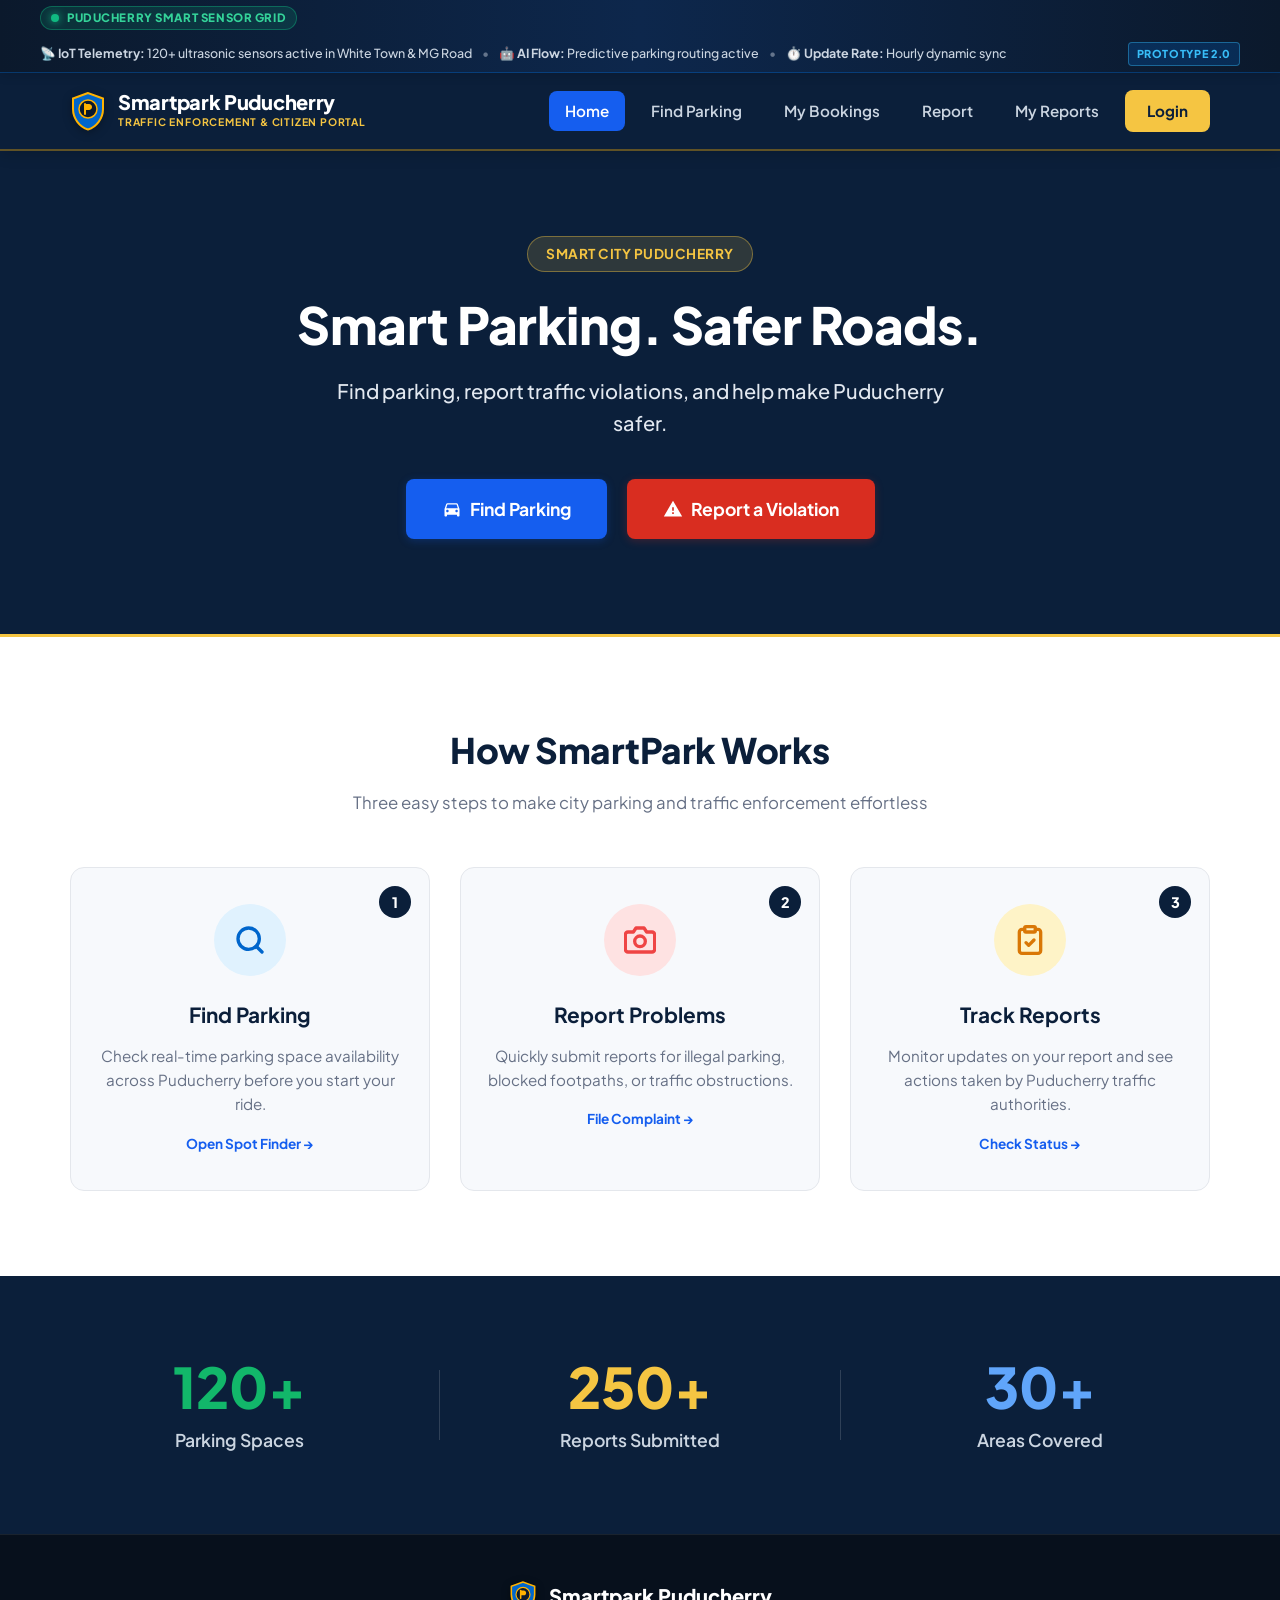
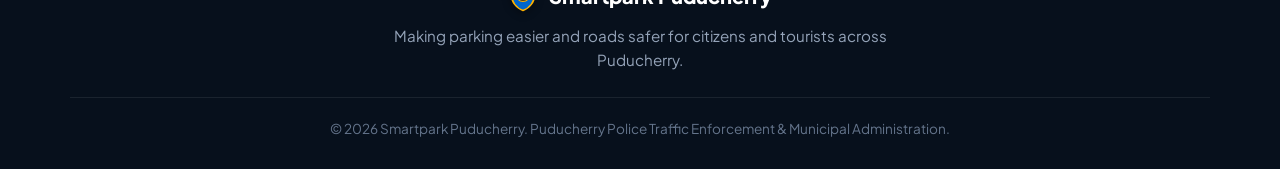
==== commit 81e85411: "Feature: Complete Find Parking & Slot Booking engine with LocalStorage persistence, interval overlap" ====
--- a/index.html
+++ b/index.html
@@ -43,6 +43,7 @@
       <nav class="nav-menu" id="navLinks">
         <a href="index.html" class="nav-link active">Home</a>
         <a href="find-parking.html" class="nav-link">Find Parking</a>
+        <a href="my-bookings.html" class="nav-link">My Bookings</a>
         <a href="report.html" class="nav-link">Report</a>
         <a href="my-reports.html" class="nav-link">My Reports</a>
         <a href="login.html" class="nav-link nav-btn-login">Login</a>
--- a/style.css
+++ b/style.css
@@ -2197,3 +2197,541 @@
   .violation-grid { grid-template-columns: 1fr; }
   .modal-box { padding: 12px; }
 }
+
+/* =========================================================
+   FUTURISTIC SMART CITY LIVE TICKER & PRESENTATION ENGINE
+   ========================================================= */
+.smart-city-ticker-bar {
+  background: linear-gradient(90deg, #0b192c 0%, #0d274c 50%, #0b192c 100%);
+  color: #e2e8f0;
+  border-bottom: 1px solid rgba(0, 102, 204, 0.4);
+  font-size: 0.78rem;
+  padding: 6px 16px;
+  position: sticky;
+  top: 0;
+  z-index: 1002;
+  box-shadow: 0 2px 10px rgba(0, 0, 0, 0.15);
+}
+
+.ticker-content {
+  max-width: 1200px;
+  margin: 0 auto;
+  display: flex;
+  align-items: center;
+  justify-content: space-between;
+  gap: 12px;
+  flex-wrap: wrap;
+}
+
+.ticker-badge {
+  display: flex;
+  align-items: center;
+  gap: 8px;
+  background: rgba(16, 185, 129, 0.15);
+  border: 1px solid rgba(16, 185, 129, 0.4);
+  padding: 2px 10px;
+  border-radius: 12px;
+}
+
+.live-dot {
+  width: 8px;
+  height: 8px;
+  border-radius: 50%;
+  background-color: #10b981;
+  box-shadow: 0 0 8px #10b981;
+  display: inline-block;
+  animation: pulse-dot 1.8s infinite;
+}
+
+.pulse-ping {
+  animation: ping-effect 0.6s cubic-bezier(0, 0, 0.2, 1);
+}
+
+@keyframes pulse-dot {
+  0% { transform: scale(0.95); box-shadow: 0 0 0 0 rgba(16, 185, 129, 0.7); }
+  70% { transform: scale(1.15); box-shadow: 0 0 0 6px rgba(16, 185, 129, 0); }
+  100% { transform: scale(0.95); box-shadow: 0 0 0 0 rgba(16, 185, 129, 0); }
+}
+
+@keyframes ping-effect {
+  0% { transform: scale(1); filter: brightness(1.2); }
+  50% { transform: scale(1.6); filter: brightness(2); }
+  100% { transform: scale(1); filter: brightness(1); }
+}
+
+.ticker-title {
+  font-weight: 800;
+  font-size: 0.72rem;
+  letter-spacing: 0.05em;
+  color: #34d399;
+}
+
+.ticker-stream {
+  display: flex;
+  align-items: center;
+  gap: 10px;
+  color: #cbd5e1;
+  font-weight: 500;
+  overflow: hidden;
+  text-overflow: ellipsis;
+  white-space: nowrap;
+}
+
+.ticker-sep {
+  color: #64748b;
+}
+
+.ticker-actions {
+  display: flex;
+  align-items: center;
+  gap: 8px;
+}
+
+.tech-tag {
+  background: rgba(0, 102, 204, 0.25);
+  color: #38bdf8;
+  border: 1px solid rgba(56, 189, 248, 0.4);
+  font-size: 0.68rem;
+  font-weight: 800;
+  letter-spacing: 0.06em;
+  padding: 2px 8px;
+  border-radius: 4px;
+}
+
+@media (max-width: 768px) {
+  .ticker-stream span:nth-child(n+3) {
+    display: none;
+  }
+}
+
+/* Hourly Sync Badge & Indicator */
+.hourly-sync-info {
+  display: inline-flex;
+  align-items: center;
+  gap: 8px;
+  margin-top: 6px;
+  font-size: 0.82rem;
+  font-weight: 600;
+  color: #475569;
+}
+
+.hourly-dot {
+  width: 8px;
+  height: 8px;
+  border-radius: 50%;
+  background-color: #0066cc;
+  box-shadow: 0 0 6px rgba(0, 102, 204, 0.6);
+  display: inline-block;
+  animation: pulse-hourly 2s infinite ease-in-out;
+}
+
+@keyframes pulse-hourly {
+  0% { transform: scale(0.9); opacity: 0.8; }
+  50% { transform: scale(1.3); opacity: 1; }
+  100% { transform: scale(0.9); opacity: 0.8; }
+}
+
+.hourly-badge {
+  background: #e0f2fe;
+  color: #0369a1;
+  border: 1px solid #bae6fd;
+  padding: 2px 10px;
+  border-radius: 12px;
+  font-size: 0.76rem;
+  font-weight: 700;
+  font-variant-numeric: tabular-nums;
+}
+
+/* =========================================================
+   PARKING BOOKING & RESERVATION STYLES
+   ========================================================= */
+.card-actions-group {
+  display: flex;
+  gap: 10px;
+  width: 100%;
+  margin-top: 6px;
+}
+
+.btn-book-slot {
+  flex: 1.3;
+  background-color: var(--color-blue);
+  color: var(--color-white);
+  border: none;
+  border-radius: var(--radius-sm);
+  padding: 10px 14px;
+  font-size: 0.92rem;
+  font-weight: 700;
+  cursor: pointer;
+  display: inline-flex;
+  align-items: center;
+  justify-content: center;
+  gap: 6px;
+  transition: var(--transition-smooth);
+}
+
+.btn-book-slot:hover {
+  background-color: #0052a3;
+  box-shadow: 0 4px 12px rgba(0, 102, 204, 0.35);
+  transform: translateY(-1px);
+}
+
+.btn-book-slot:disabled,
+.btn-book-slot.btn-disabled {
+  background-color: #94a3b8;
+  cursor: not-allowed;
+  opacity: 0.7;
+  transform: none;
+  box-shadow: none;
+}
+
+.modal-box-lg {
+  max-width: 620px;
+}
+
+.booking-location-card {
+  background: #f8fafc;
+  border: 1px solid #e2e8f0;
+  border-radius: var(--radius-md);
+  padding: 16px;
+  margin-bottom: 18px;
+}
+
+.bloc-header {
+  display: flex;
+  align-items: center;
+  justify-content: space-between;
+  margin-bottom: 6px;
+}
+
+.bloc-header h4 {
+  font-size: 1.1rem;
+  font-weight: 800;
+  color: #0f172a;
+  margin: 0;
+}
+
+.bloc-badge {
+  font-size: 0.74rem;
+  font-weight: 800;
+  padding: 2px 8px;
+  border-radius: 10px;
+  background: #dcfce7;
+  color: #15803d;
+}
+
+.bloc-badge.closed {
+  background: #fee2e2;
+  color: #b91c1c;
+}
+
+.bloc-address {
+  font-size: 0.88rem;
+  color: #475569;
+  margin-bottom: 10px;
+  line-height: 1.4;
+}
+
+.bloc-meta {
+  display: flex;
+  flex-wrap: wrap;
+  gap: 14px;
+  font-size: 0.84rem;
+  color: #334155;
+  background: #ffffff;
+  padding: 8px 12px;
+  border-radius: var(--radius-sm);
+  border: 1px solid #e2e8f0;
+}
+
+.booking-form-grid {
+  display: grid;
+  grid-template-columns: 1fr 1fr;
+  gap: 14px;
+  margin-bottom: 18px;
+}
+
+@media (max-width: 600px) {
+  .booking-form-grid {
+    grid-template-columns: 1fr;
+  }
+}
+
+.booking-error-banner {
+  background: #fef2f2;
+  border: 1px solid #f87171;
+  color: #b91c1c;
+  padding: 10px 14px;
+  border-radius: var(--radius-sm);
+  font-size: 0.88rem;
+  font-weight: 600;
+  margin-bottom: 16px;
+  display: flex;
+  align-items: center;
+  gap: 8px;
+}
+
+.booking-summary-card {
+  background: #eff6ff;
+  border: 1.5px solid #bfdbfe;
+  border-radius: var(--radius-md);
+  padding: 16px;
+  margin-top: 10px;
+}
+
+.summary-heading {
+  font-size: 0.95rem;
+  font-weight: 800;
+  color: #1e3a8a;
+  margin-top: 0;
+  margin-bottom: 12px;
+}
+
+.summary-row {
+  display: flex;
+  justify-content: space-between;
+  align-items: center;
+  font-size: 0.88rem;
+  margin-bottom: 6px;
+  color: #334155;
+}
+
+.summary-label {
+  color: #64748b;
+  font-weight: 500;
+}
+
+.summary-value {
+  font-weight: 700;
+  color: #0f172a;
+}
+
+.summary-highlight {
+  color: var(--color-blue);
+  font-weight: 800;
+}
+
+.summary-divider {
+  height: 1px;
+  background: #cbd5e1;
+  margin: 10px 0;
+}
+
+.total-row {
+  font-size: 1.05rem;
+  margin-top: 4px;
+}
+
+.summary-total-label {
+  font-weight: 800;
+  color: #0f172a;
+}
+
+.summary-total-value {
+  font-size: 1.3rem;
+  font-weight: 800;
+  color: #15803d;
+}
+
+.summary-calculation-note {
+  font-size: 0.74rem;
+  color: #64748b;
+  font-style: italic;
+  margin-top: 6px;
+  text-align: right;
+}
+
+/* Success Confirmation Receipt */
+.success-icon-badge {
+  font-size: 3rem;
+  text-align: center;
+  margin-bottom: 6px;
+}
+
+.booking-ticket-receipt {
+  background: #f8fafc;
+  border: 2px dashed #cbd5e1;
+  border-radius: var(--radius-md);
+  padding: 16px;
+  margin-top: 10px;
+}
+
+.ticket-header {
+  display: flex;
+  justify-content: space-between;
+  align-items: center;
+  border-bottom: 1px solid #e2e8f0;
+  padding-bottom: 10px;
+  margin-bottom: 12px;
+}
+
+.ticket-id-tag {
+  font-family: monospace;
+  font-weight: 800;
+  font-size: 1.1rem;
+  color: var(--color-blue);
+}
+
+.ticket-status-tag {
+  background: #dcfce7;
+  color: #15803d;
+  font-size: 0.72rem;
+  font-weight: 800;
+  padding: 3px 8px;
+  border-radius: 10px;
+}
+
+.ticket-grid {
+  display: grid;
+  grid-template-columns: 1fr 1fr;
+  gap: 10px 14px;
+  font-size: 0.88rem;
+}
+
+.ticket-item .t-label {
+  display: block;
+  font-size: 0.74rem;
+  color: #64748b;
+  font-weight: 600;
+  text-transform: uppercase;
+}
+
+.ticket-item .t-value {
+  font-weight: 700;
+  color: #0f172a;
+  word-break: break-word;
+}
+
+/* My Bookings Page Cards Grid */
+.my-bookings-grid {
+  display: grid;
+  grid-template-columns: repeat(auto-fill, minmax(340px, 1fr));
+  gap: 20px;
+}
+
+@media (max-width: 480px) {
+  .my-bookings-grid {
+    grid-template-columns: 1fr;
+  }
+}
+
+.booking-card {
+  background: #ffffff;
+  border: 1px solid var(--border-color);
+  border-radius: var(--radius-md);
+  padding: 18px;
+  box-shadow: var(--shadow-card);
+  display: flex;
+  flex-direction: column;
+  justify-content: space-between;
+  position: relative;
+  transition: var(--transition-smooth);
+}
+
+.booking-card:hover {
+  box-shadow: var(--shadow-hover);
+  border-color: #cbd5e1;
+}
+
+.bcard-header {
+  display: flex;
+  justify-content: space-between;
+  align-items: center;
+  margin-bottom: 12px;
+}
+
+.bcard-id {
+  font-family: monospace;
+  font-weight: 800;
+  color: var(--color-blue);
+  font-size: 0.95rem;
+}
+
+.bcard-badge {
+  font-size: 0.72rem;
+  font-weight: 800;
+  padding: 3px 10px;
+  border-radius: 12px;
+}
+
+.bcard-badge-confirmed {
+  background: #dcfce7;
+  color: #15803d;
+}
+
+.bcard-badge-cancelled {
+  background: #fee2e2;
+  color: #b91c1c;
+}
+
+.bcard-badge-completed {
+  background: #f1f5f9;
+  color: #475569;
+}
+
+.bcard-location {
+  font-size: 1.05rem;
+  font-weight: 800;
+  color: #0f172a;
+  margin: 0 0 6px 0;
+}
+
+.bcard-details-list {
+  display: flex;
+  flex-direction: column;
+  gap: 6px;
+  font-size: 0.88rem;
+  margin: 12px 0 16px 0;
+  color: #334155;
+  background: #f8fafc;
+  padding: 12px;
+  border-radius: var(--radius-sm);
+}
+
+.bcard-detail-row {
+  display: flex;
+  justify-content: space-between;
+}
+
+.bcard-detail-row .b-label {
+  color: #64748b;
+  font-weight: 500;
+}
+
+.bcard-detail-row .b-val {
+  font-weight: 700;
+  color: #0f172a;
+}
+
+.bcard-footer {
+  display: flex;
+  justify-content: space-between;
+  align-items: center;
+  padding-top: 12px;
+  border-top: 1px solid #f1f5f9;
+}
+
+.bcard-price {
+  font-size: 1.15rem;
+  font-weight: 800;
+  color: #15803d;
+}
+
+.btn-cancel-booking {
+  background: #fee2e2;
+  color: #b91c1c;
+  border: 1px solid #fecaca;
+  padding: 6px 14px;
+  font-size: 0.82rem;
+  font-weight: 700;
+  border-radius: var(--radius-sm);
+  cursor: pointer;
+  transition: var(--transition-smooth);
+}
+
+.btn-cancel-booking:hover {
+  background: #ef4444;
+  color: #ffffff;
+}
+
+
+
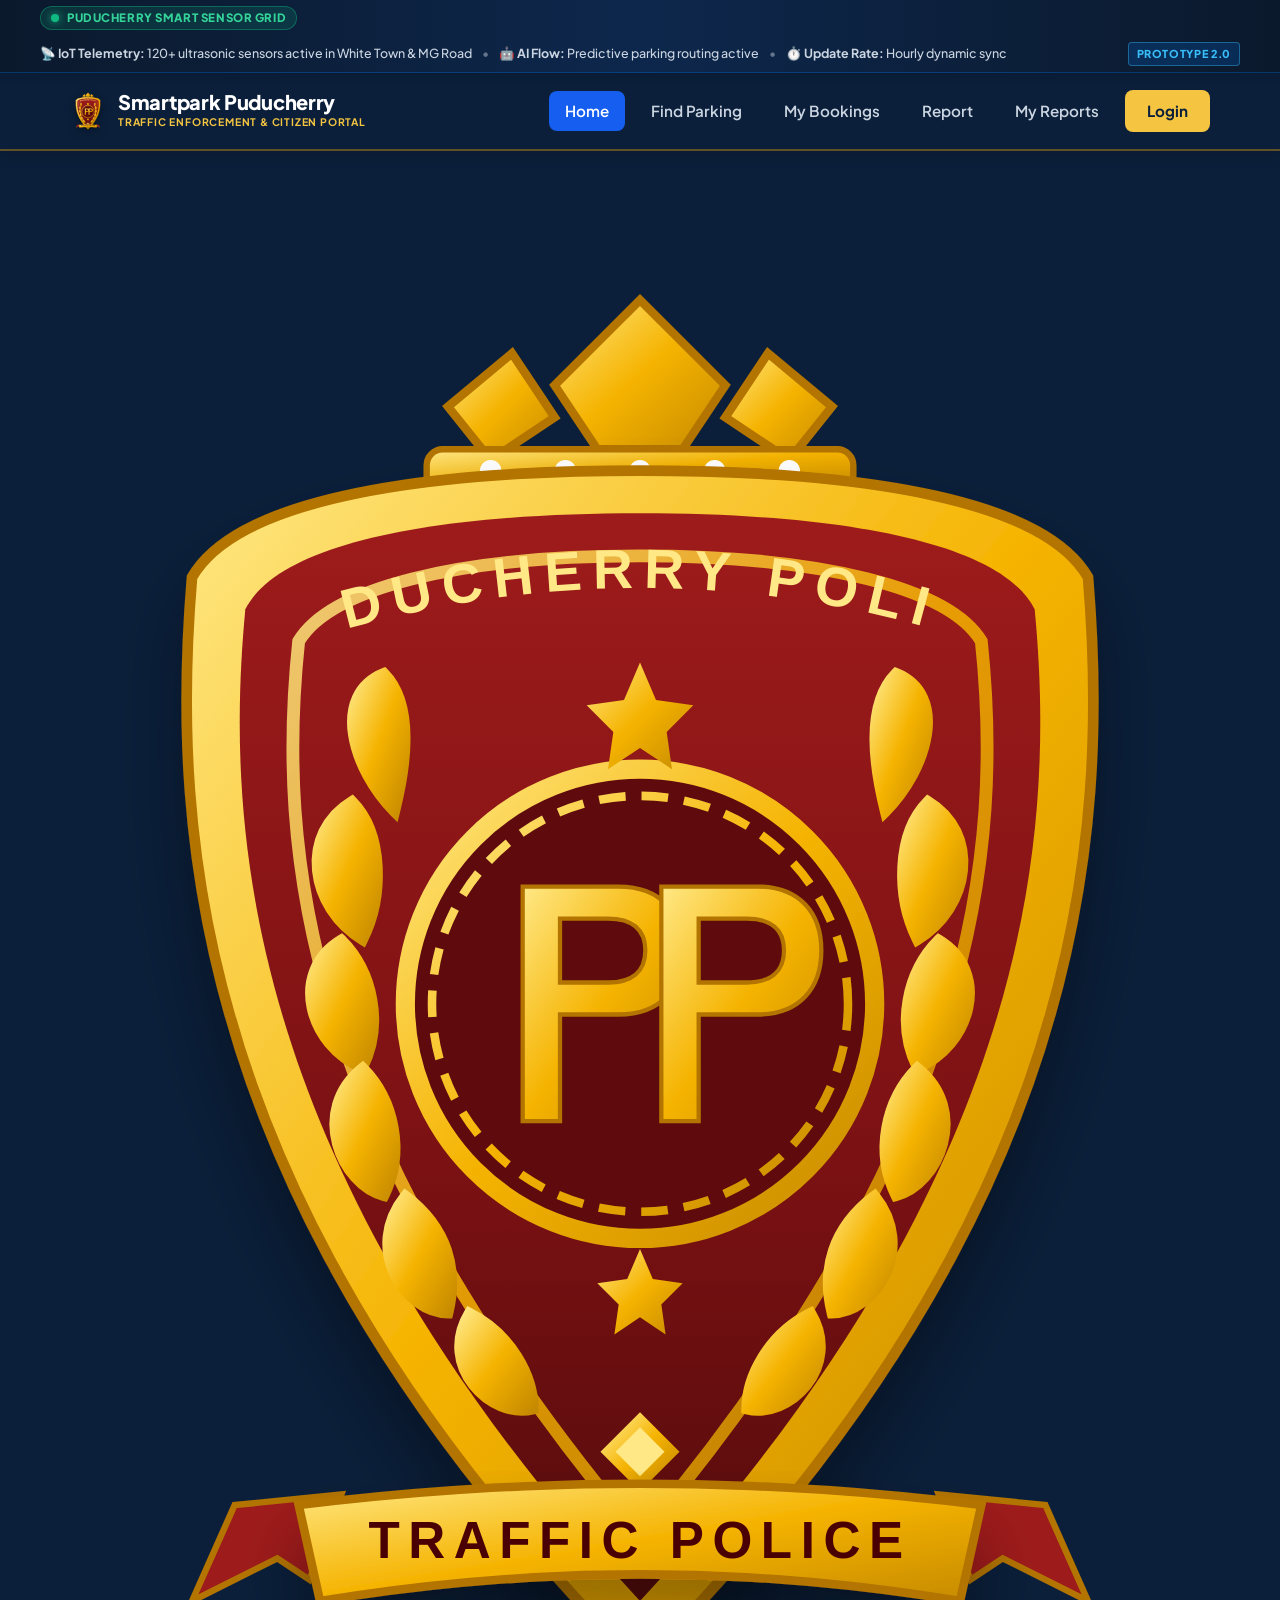
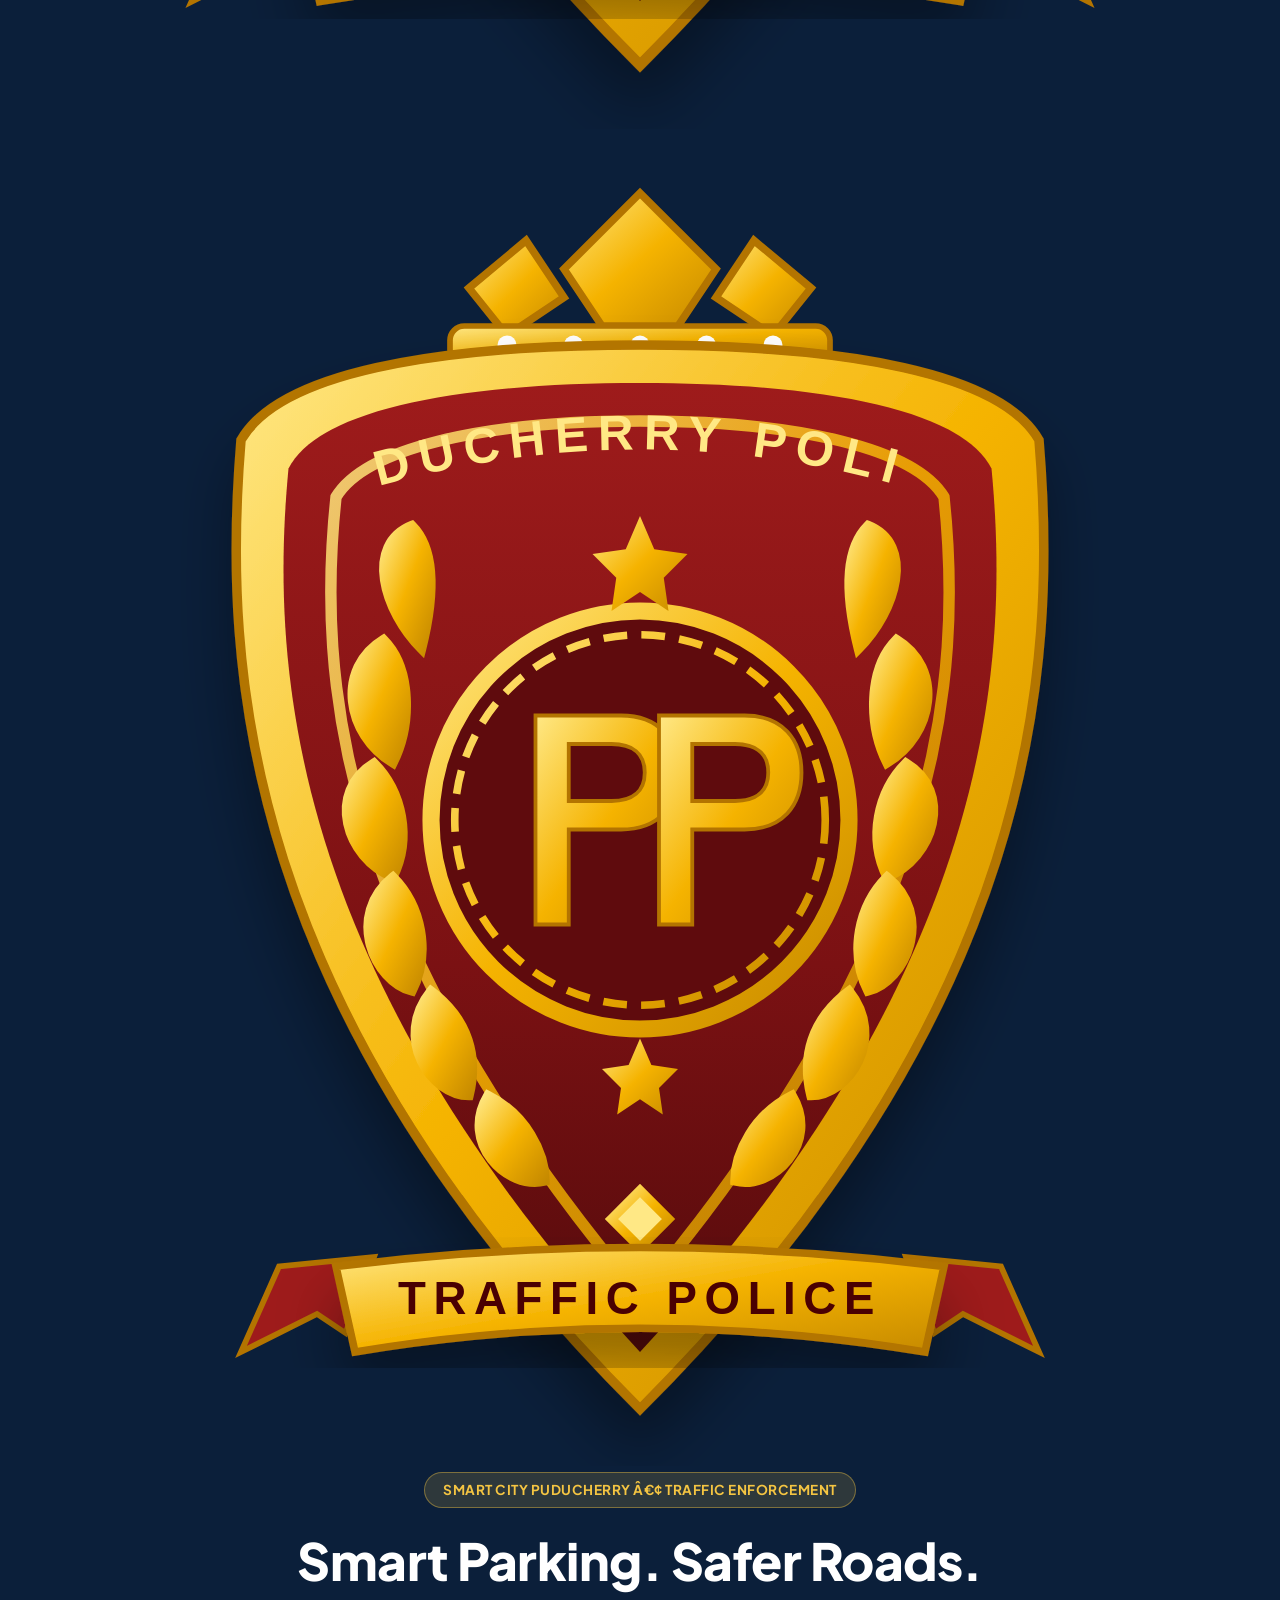
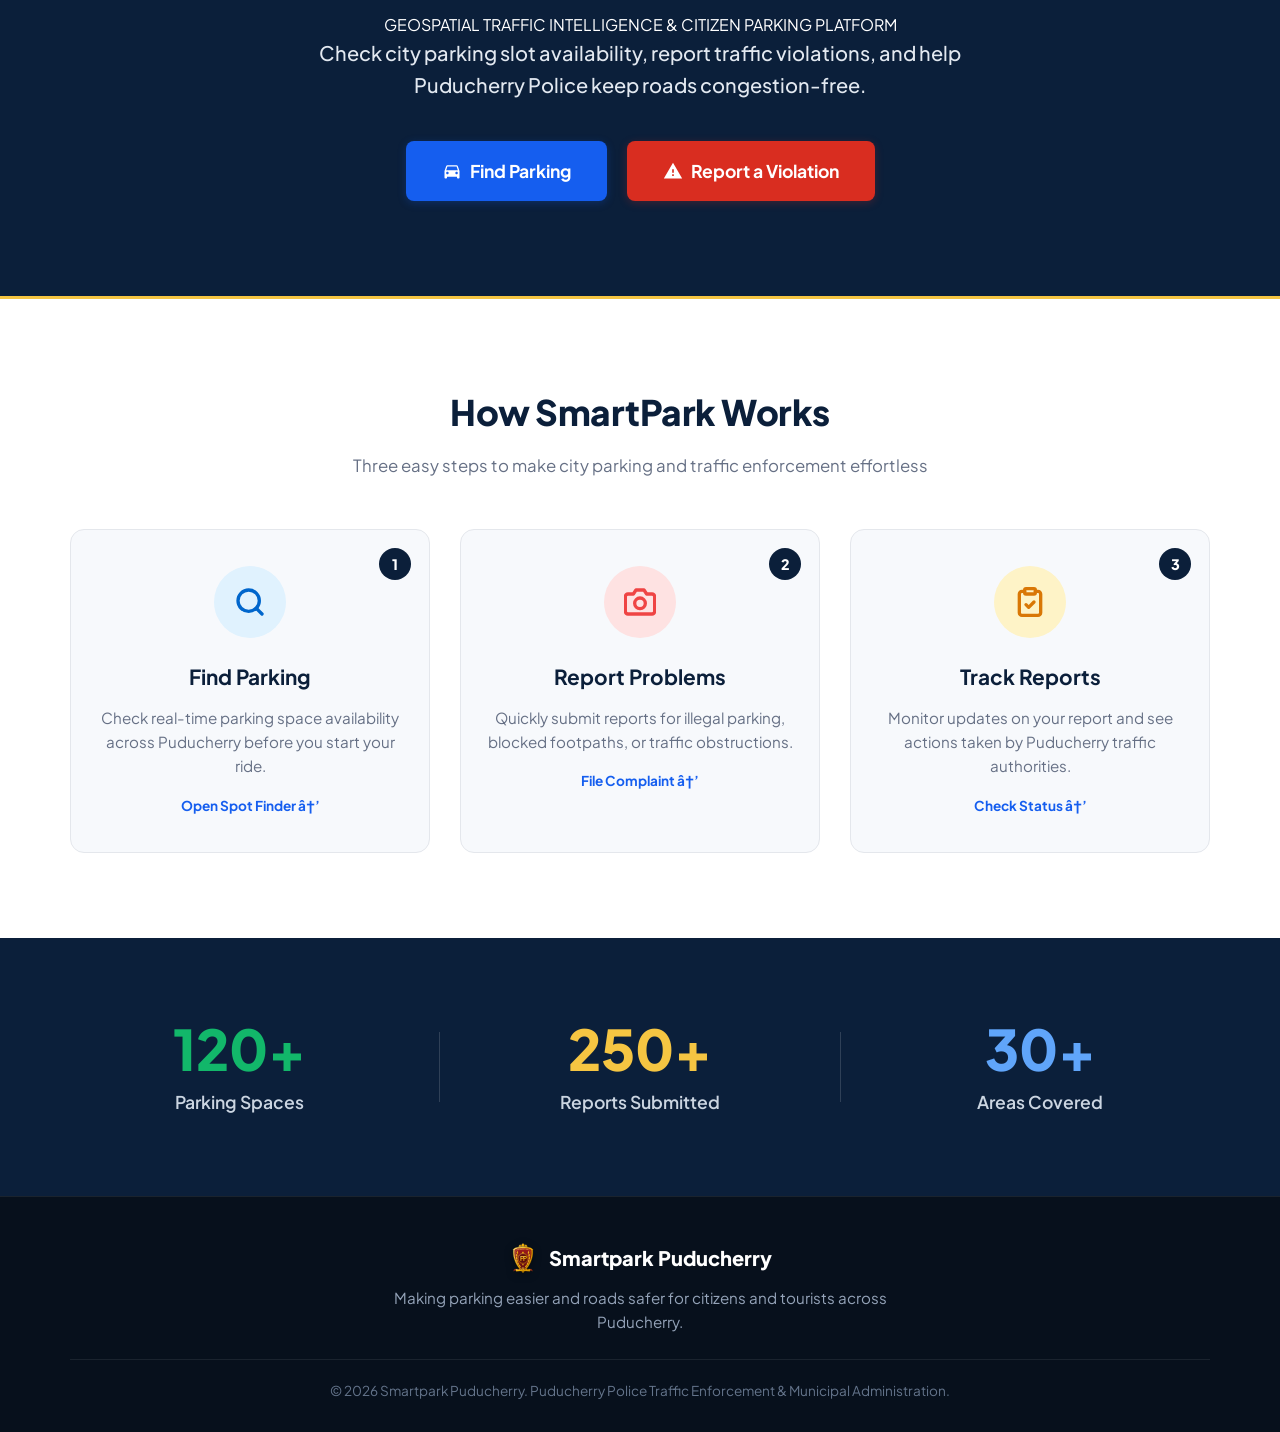
==== commit ae00feb1: "Update Puducherry Police logo, crest background watermark, and clean demo/realtime mentions" ====
--- a/index.html
+++ b/index.html
@@ -1,4 +1,4 @@
-<!DOCTYPE html>
+﻿<!DOCTYPE html>
 <html lang="en">
 <head>
   <meta charset="UTF-8" />
@@ -17,15 +17,7 @@
     <div class="nav-container">
       <a href="index.html" class="brand">
         <!-- Indian Police & Traffic Enforcement Emblem Badge -->
-        <div class="brand-shield">
-          <svg class="police-emblem" viewBox="0 0 36 40" fill="none" xmlns="http://www.w3.org/2000/svg">
-            <path d="M18 2L3 7.5V18C3 27.5 9.5 35.8 18 38.5C26.5 35.8 33 27.5 33 18V7.5L18 2Z" fill="#0066CC" stroke="#FFB200" stroke-width="2"/>
-            <!-- Ashoka 24-spoke stylized chakra / Star & P emblem -->
-            <circle cx="18" cy="18" r="9" fill="#0B192C" stroke="#FFB200" stroke-width="1.5"/>
-            <path d="M15 13H19C20.65 13 22 14.35 22 16C22 17.65 20.65 19 19 19H15V13Z" fill="#FFB200"/>
-            <path d="M15 13V23" stroke="#FFB200" stroke-width="2" stroke-linecap="round"/>
-          </svg>
-        </div>
+        <div class="brand-shield"><img src="puducherry-police-logo.svg" alt="Puducherry Police Emblem" class="police-emblem" /></div>
         <div class="brand-titles">
           <span class="brand-name">Smartpark Puducherry</span>
           <span class="brand-tag">TRAFFIC ENFORCEMENT & CITIZEN PORTAL</span>
@@ -53,11 +45,22 @@
 
   <!-- 2. HERO SECTION -->
   <section class="hero-section" id="home">
+    <!-- Faded Police Emblem Crest Watermark in Background -->
+    <div class="hero-watermark">
+      <img src="puducherry-police-logo.svg" alt="Puducherry Police Crest Watermark" class="hero-watermark-img" />
+    </div>
+
     <div class="container hero-content">
-      <div class="hero-badge">Smart City Puducherry</div>
+      <!-- Top Center Official Emblem & Crest -->
+      <div class="hero-logo-wrapper">
+        <img src="puducherry-police-logo.svg" alt="Puducherry Police Crest Logo" class="hero-police-crest" />
+      </div>
+
+      <div class="hero-badge">Smart City Puducherry â€¢ Traffic Enforcement</div>
       <h1 class="hero-title">Smart Parking. Safer Roads.</h1>
+      <p class="hero-subheading">GEOSPATIAL TRAFFIC INTELLIGENCE & CITIZEN PARKING PLATFORM</p>
       <p class="hero-desc">
-        Find parking, report traffic violations, and help make Puducherry safer.
+        Check city parking slot availability, report traffic violations, and help Puducherry Police keep roads congestion-free.
       </p>
 
       <!-- Two Large Action Buttons -->
@@ -100,7 +103,7 @@
           <p class="step-desc">
             Check real-time parking space availability across Puducherry before you start your ride.
           </p>
-          <span class="step-action-tag">Open Spot Finder →</span>
+          <span class="step-action-tag">Open Spot Finder â†’</span>
         </a>
 
         <!-- Step 2: Report Problems Link -->
@@ -116,7 +119,7 @@
           <p class="step-desc">
             Quickly submit reports for illegal parking, blocked footpaths, or traffic obstructions.
           </p>
-          <span class="step-action-tag">File Complaint →</span>
+          <span class="step-action-tag">File Complaint â†’</span>
         </a>
 
         <!-- Step 3: Track Reports Link -->
@@ -133,7 +136,7 @@
           <p class="step-desc">
             Monitor updates on your report and see actions taken by Puducherry traffic authorities.
           </p>
-          <span class="step-action-tag">Check Status →</span>
+          <span class="step-action-tag">Check Status â†’</span>
         </a>
       </div>
     </div>
@@ -174,14 +177,7 @@
   <footer class="footer">
     <div class="container footer-content">
       <div class="footer-brand">
-        <div class="brand-shield footer-shield">
-          <svg class="police-emblem" viewBox="0 0 36 40" fill="none" xmlns="http://www.w3.org/2000/svg">
-            <path d="M18 2L3 7.5V18C3 27.5 9.5 35.8 18 38.5C26.5 35.8 33 27.5 33 18V7.5L18 2Z" fill="#0066CC" stroke="#FFB200" stroke-width="2"/>
-            <circle cx="18" cy="18" r="9" fill="#0B192C" stroke="#FFB200" stroke-width="1.5"/>
-            <path d="M15 13H19C20.65 13 22 14.35 22 16C22 17.65 20.65 19 19 19H15V13Z" fill="#FFB200"/>
-            <path d="M15 13V23" stroke="#FFB200" stroke-width="2" stroke-linecap="round"/>
-          </svg>
-        </div>
+        <div class="brand-shield footer-shield"><img src="puducherry-police-logo.svg" alt="Puducherry Police Emblem" class="police-emblem" /></div>
         <span class="footer-title">Smartpark Puducherry</span>
       </div>
       <p class="footer-text">
@@ -196,3 +192,4 @@
   <script src="app.js"></script>
 </body>
 </html>
+
--- a/style.css
+++ b/style.css
@@ -1821,68 +1821,237 @@
 .marker-yellow { background-color: var(--color-yellow); }
 .marker-red { background-color: var(--color-red); }
 
-.fake-map {
+/* LEAFLET OPENSTREETMAP CONTAINER */
+.leaflet-parking-map {
   position: relative;
-  height: 380px;
-  background-color: #f1f5f9;
+  width: 100%;
+  height: 460px;
+  border-radius: var(--radius-md);
+  border: 1.5px solid #cbd5e1;
+  box-shadow: var(--shadow-sm);
+  z-index: 1;
+  overflow: hidden;
+  background-color: #f8fafc;
+}
+
+@media (max-width: 768px) {
+  .leaflet-parking-map {
+    height: 360px;
+  }
+}
+
+.legend-divider {
+  display: inline-block;
+  width: 1px;
+  height: 18px;
+  background: #cbd5e1;
+  margin: 0 4px;
+}
+
+.badge-legend-rt {
+  background: #dcfce7;
+  color: #15803d;
+  font-size: 0.76rem;
+  font-weight: 700;
+  padding: 3px 8px;
+  border-radius: 12px;
+  border: 1px solid #bbf7d0;
+}
+
+.badge-legend-demo {
+  background: #fef3c7;
+  color: #b45309;
+  font-size: 0.76rem;
+  font-weight: 700;
+  padding: 3px 8px;
+  border-radius: 12px;
+  border: 1px solid #fde68a;
+}
+
+/* Custom Marker Pins for Leaflet */
+.leaflet-custom-marker {
+  display: flex;
+  flex-direction: column;
+  align-items: center;
+  cursor: pointer;
+}
+
+.custom-marker-pin {
+  width: 36px;
+  height: 36px;
+  border-radius: 50%;
+  color: #ffffff;
+  display: flex;
+  align-items: center;
+  justify-content: center;
+  font-weight: 800;
+  font-size: 0.86rem;
+  box-shadow: 0 4px 12px rgba(11, 25, 44, 0.35);
+  border: 2.5px solid #ffffff;
+  transition: transform 0.2s cubic-bezier(0.34, 1.56, 0.64, 1);
+}
+
+.custom-marker-pin:hover {
+  transform: scale(1.18) translateY(-2px);
+}
+
+.custom-marker-pin.marker-green {
+  background-color: var(--color-green);
+}
+
+.custom-marker-pin.marker-yellow {
+  background-color: var(--color-yellow);
+  color: #0b192c;
+}
+
+.custom-marker-pin.marker-red {
+  background-color: var(--color-red);
+}
+
+.custom-marker-label {
+  margin-top: 3px;
+  background: rgba(11, 25, 44, 0.94);
+  color: #ffffff;
+  font-size: 0.72rem;
+  font-weight: 700;
+  padding: 2px 7px;
+  border-radius: 10px;
+  white-space: nowrap;
+  box-shadow: 0 2px 6px rgba(0, 0, 0, 0.25);
+  pointer-events: none;
+  display: flex;
+  align-items: center;
+  gap: 4px;
+}
+
+/* Leaflet Popup Dialog Styling */
+.leaflet-popup-content-wrapper {
+  border-radius: var(--radius-md) !important;
+  box-shadow: 0 12px 30px rgba(11, 25, 44, 0.22) !important;
+  padding: 0 !important;
+  overflow: hidden;
+  border: 1px solid rgba(255, 255, 255, 0.7);
+}
+
+.leaflet-popup-content {
+  margin: 0 !important;
+  line-height: 1.4 !important;
+  min-width: 270px;
+  max-width: 310px;
+}
+
+.leaflet-popup-parking {
+  padding: 16px 18px;
+}
+
+.lpop-header {
+  display: flex;
+  justify-content: space-between;
+  align-items: flex-start;
+  margin-bottom: 6px;
+  gap: 8px;
+}
+
+.lpop-title {
+  font-size: 1.05rem;
+  font-weight: 800;
+  color: #0f172a;
+  margin: 0;
+  line-height: 1.3;
+}
+
+.lpop-badge {
+  display: inline-block;
+  font-size: 0.72rem;
+  font-weight: 700;
+  padding: 2px 8px;
+  border-radius: 10px;
+  margin-top: 3px;
+}
+
+.lpop-badge.badge-realtime {
+  background: #dcfce7;
+  color: #15803d;
+  border: 1px solid #bbf7d0;
+}
+
+.lpop-badge.badge-demo {
+  background: #fef3c7;
+  color: #b45309;
+  border: 1px solid #fde68a;
+}
+
+.lpop-address {
+  font-size: 0.82rem;
+  color: #64748b;
+  margin-bottom: 12px;
+  line-height: 1.35;
+}
+
+.lpop-stats {
+  background: #f8fafc;
+  border: 1px solid #e2e8f0;
   border-radius: var(--radius-sm);
-  overflow: hidden;
-  border: 2px solid #cbd5e1;
-  background-image: 
-    linear-gradient(to right, rgba(0, 0, 0, 0.05) 1px, transparent 1px),
-    linear-gradient(to bottom, rgba(0, 0, 0, 0.05) 1px, transparent 1px);
-  background-size: 32px 32px;
-}
-
-.map-sea {
-  position: absolute;
-  top: 0;
-  right: 0;
-  width: 22%;
-  height: 100%;
-  background: linear-gradient(90deg, #93c5fd 0%, #60a5fa 100%);
-  display: flex;
-  align-items: center;
-  justify-content: center;
-  border-left: 3px dashed #3b82f6;
-}
-
-.sea-label {
-  color: #1e3a8a;
-  font-size: 0.9rem;
-  font-weight: 800;
-  transform: rotate(-90deg);
-  white-space: nowrap;
-  letter-spacing: 1.5px;
-}
-
-.road {
-  position: absolute;
-  background: #cbd5e1;
-  color: #475569;
+  padding: 10px 12px;
+  margin-bottom: 14px;
+  display: flex;
+  flex-direction: column;
+  gap: 6px;
+}
+
+.lpop-stat-item {
+  display: flex;
+  justify-content: space-between;
+  align-items: center;
+  font-size: 0.82rem;
+}
+
+.lpop-stat-label {
+  color: #64748b;
+  font-weight: 600;
+}
+
+.lpop-stat-val {
+  color: #0f172a;
+  font-weight: 700;
+}
+
+.lpop-actions {
+  display: flex;
+  gap: 8px;
+}
+
+.lpop-actions .btn {
+  flex: 1;
+  padding: 9px 12px;
+  font-size: 0.85rem;
+  font-weight: 700;
+  text-align: center;
+  border-radius: var(--radius-sm);
+}
+
+/* Badges for Parking Grid Cards */
+.badge-tag-rt {
+  background: #dcfce7;
+  color: #15803d;
   font-size: 0.72rem;
-  font-weight: 700;
-  display: flex;
-  align-items: center;
-  justify-content: center;
-}
-
-.road-h-1 { right: 22%; top: 0; bottom: 0; width: 24px; writing-mode: vertical-rl; border-right: 1px dashed white; border-left: 1px dashed white; }
-.road-h-2 { left: 0; right: 25%; top: 45%; height: 20px; border-top: 1px dashed white; border-bottom: 1px dashed white; }
-.road-v-1 { left: 35%; top: 0; bottom: 0; width: 20px; writing-mode: vertical-rl; border-right: 1px dashed white; border-left: 1px dashed white; }
-.road-v-2 { left: 55%; top: 0; bottom: 0; width: 20px; writing-mode: vertical-rl; border-right: 1px dashed white; border-left: 1px dashed white; }
-
-.map-pin { position: absolute; cursor: pointer; display: flex; flex-direction: column; align-items: center; transition: transform 0.2s ease; z-index: 10; }
-.map-pin:hover { transform: scale(1.15) translateY(-4px); z-index: 20; }
-.pin-badge { color: var(--color-white); font-weight: 800; font-size: 0.8rem; padding: 4px 10px; border-radius: 12px; box-shadow: 0 4px 10px rgba(0, 0, 0, 0.25); border: 2px solid white; }
-.pin-label { background: var(--color-dark-blue); color: var(--color-white); font-size: 0.72rem; font-weight: 700; padding: 3px 8px; border-radius: 4px; margin-top: 4px; white-space: nowrap; }
-
-.pin-1 { top: 60%; right: 26%; }
-.pin-2 { top: 52%; left: 42%; }
-.pin-3 { top: 38%; left: 16%; }
-.pin-4 { top: 22%; left: 40%; }
-.pin-5 { top: 12%; right: 28%; }
-.pin-6 { top: 15%; left: 10%; }
+  font-weight: 800;
+  padding: 2px 7px;
+  border-radius: 10px;
+  border: 1px solid #bbf7d0;
+  letter-spacing: 0.2px;
+}
+
+.badge-tag-demo {
+  background: #fef3c7;
+  color: #b45309;
+  font-size: 0.72rem;
+  font-weight: 800;
+  padding: 2px 7px;
+  border-radius: 10px;
+  border: 1px solid #fde68a;
+  letter-spacing: 0.2px;
+}
 
 /* PARKING CARDS GRID */
 .parking-results-header { display: flex; justify-content: space-between; align-items: center; margin-bottom: 22px; }
@@ -1930,15 +2099,15 @@
 .no-results p { color: var(--color-text-muted); }
 
 /* DETAILS MODAL */
-.modal-overlay { position: fixed; top: 0; left: 0; width: 100vw; height: 100vh; background: rgba(11, 25, 44, 0.65); backdrop-filter: blur(5px); display: flex; align-items: center; justify-content: center; z-index: 2000; padding: 20px; }
-.modal-box { background: var(--color-white); border-radius: var(--radius-md); width: 100%; max-width: 540px; box-shadow: 0 25px 50px rgba(0, 0, 0, 0.3); overflow: hidden; animation: fadeIn 0.2s ease-in-out; border: 1px solid rgba(255, 255, 255, 0.2); }
-.modal-header { background: var(--color-dark-blue); color: var(--color-white); padding: 20px 24px; display: flex; justify-content: space-between; align-items: center; border-bottom: 2px solid var(--color-yellow); }
+.modal-overlay { position: fixed; top: 0; left: 0; width: 100vw; height: 100vh; background: rgba(11, 25, 44, 0.65); backdrop-filter: blur(5px); display: flex; align-items: center; justify-content: center; z-index: 2000; padding: 20px; overflow-y: auto; }
+.modal-box { background: var(--color-white); border-radius: var(--radius-md); width: 100%; max-width: 540px; max-height: 90vh; display: flex; flex-direction: column; box-shadow: 0 25px 50px rgba(0, 0, 0, 0.3); overflow: hidden; animation: fadeIn 0.2s ease-in-out; border: 1px solid rgba(255, 255, 255, 0.2); }
+.modal-header { background: var(--color-dark-blue); color: var(--color-white); padding: 20px 24px; display: flex; justify-content: space-between; align-items: center; border-bottom: 2px solid var(--color-yellow); flex-shrink: 0; }
 .modal-header-info { display: flex; flex-direction: column; }
 .modal-badge { font-size: 0.72rem; color: var(--color-yellow); text-transform: uppercase; font-weight: 700; letter-spacing: 0.5px; margin-bottom: 2px; }
 .modal-header h3 { font-size: 1.3rem; font-weight: 800; color: var(--color-white); }
 .modal-close { background: rgba(255, 255, 255, 0.12); border: none; color: var(--color-white); width: 32px; height: 32px; border-radius: 50%; font-size: 1rem; cursor: pointer; display: flex; align-items: center; justify-content: center; transition: var(--transition-smooth); }
 .modal-close:hover { background: rgba(239, 68, 68, 0.8); }
-.modal-body { padding: 24px; font-size: 0.95rem; color: var(--color-text-main); }
+.modal-body { padding: 24px; font-size: 0.95rem; color: var(--color-text-main); overflow-y: auto; flex-grow: 1; -webkit-overflow-scrolling: touch; }
 .modal-pricing-grid { display: grid; grid-template-columns: 1fr 1fr; gap: 12px; margin: 16px 0; }
 .modal-price-card { background: #f8fafc; border: 1px solid #e2e8f0; border-radius: var(--radius-sm); padding: 12px 16px; text-align: center; }
 .modal-price-title { font-size: 0.8rem; color: var(--color-text-muted); font-weight: 600; margin-bottom: 4px; }
@@ -2386,6 +2555,35 @@
 
 .modal-box-lg {
   max-width: 620px;
+  max-height: 90vh;
+  display: flex;
+  flex-direction: column;
+  overflow: hidden;
+  margin: auto;
+}
+
+#bookingForm {
+  display: flex;
+  flex-direction: column;
+  flex: 1;
+  min-height: 0;
+  overflow: hidden;
+}
+
+#bookingForm .modal-body {
+  overflow-y: auto;
+  flex: 1;
+  min-height: 0;
+  padding: 20px 24px;
+  -webkit-overflow-scrolling: touch;
+  scroll-behavior: smooth;
+}
+
+#bookingForm .modal-footer {
+  flex-shrink: 0;
+  border-top: 1px solid var(--color-border);
+  padding: 16px 24px;
+  background: #f8fafc;
 }
 
 .booking-location-card {
@@ -2454,6 +2652,113 @@
   .booking-form-grid {
     grid-template-columns: 1fr;
   }
+}
+
+/* BOOKING FORM CONTROLS: COLORED LINES & COMFORTABLE PADDING (NO COLOR INSIDE) */
+#bookingForm .form-group {
+  margin-bottom: 16px;
+  display: flex;
+  flex-direction: column;
+}
+
+#bookingForm label {
+  font-size: 0.88rem;
+  font-weight: 700;
+  color: #0f172a;
+  margin-bottom: 6px;
+}
+
+#bookingForm .form-control {
+  width: 100%;
+  height: 48px;
+  padding: 12px 14px;
+  font-size: 0.95rem;
+  font-family: inherit;
+  color: #0f172a;
+  background-color: #ffffff !important; /* Pure white inside - no background fill */
+  border: 1.5px solid #2563eb;          /* Clean, vibrant colored border lines */
+  border-radius: var(--radius-sm);
+  outline: none;
+  box-sizing: border-box;
+  transition: border-color 0.2s ease, box-shadow 0.2s ease;
+}
+
+#bookingForm .form-control:hover {
+  border-color: #1d4ed8;
+}
+
+#bookingForm .form-control:focus {
+  border-color: #0066cc;
+  box-shadow: 0 0 0 3px rgba(37, 99, 235, 0.16);
+  background-color: #ffffff !important;
+}
+
+#bookingForm .form-control::placeholder {
+  color: #94a3b8;
+  font-size: 0.9rem;
+}
+
+/* TIME PICKER COMBO: MANUAL TYPING + CLOCK ICON FITTING INSIDE THE BOX */
+.time-picker-wrapper {
+  position: relative;
+  display: flex;
+  align-items: center;
+  width: 100%;
+}
+
+.time-text-input {
+  width: 100%;
+  padding-right: 44px !important;
+  font-size: 0.95rem;
+  letter-spacing: 0.3px;
+  background-color: #ffffff !important;
+}
+
+.clock-symbol-wrapper {
+  position: absolute;
+  right: 8px;
+  top: 50%;
+  transform: translateY(-50%);
+  width: 32px;
+  height: 32px;
+  display: flex;
+  align-items: center;
+  justify-content: center;
+  border-radius: 6px;
+  background: transparent;
+  border: none;
+  cursor: pointer;
+  transition: background-color 0.2s ease, transform 0.15s ease;
+  overflow: hidden;
+  z-index: 2;
+  box-shadow: none;
+}
+
+.clock-symbol-wrapper:hover {
+  background: rgba(37, 99, 235, 0.08);
+  transform: translateY(-50%) scale(1.06);
+}
+
+.clock-symbol-icon {
+  font-size: 1.25rem;
+  line-height: 1;
+  pointer-events: none;
+  user-select: none;
+}
+
+.native-clock-overlay {
+  position: absolute;
+  top: 0;
+  left: 0;
+  width: 100%;
+  height: 100%;
+  opacity: 0;
+  cursor: pointer;
+  border: none;
+  background: transparent;
+  padding: 0;
+  margin: 0;
+  z-index: 3;
 }
 
 .booking-error-banner {
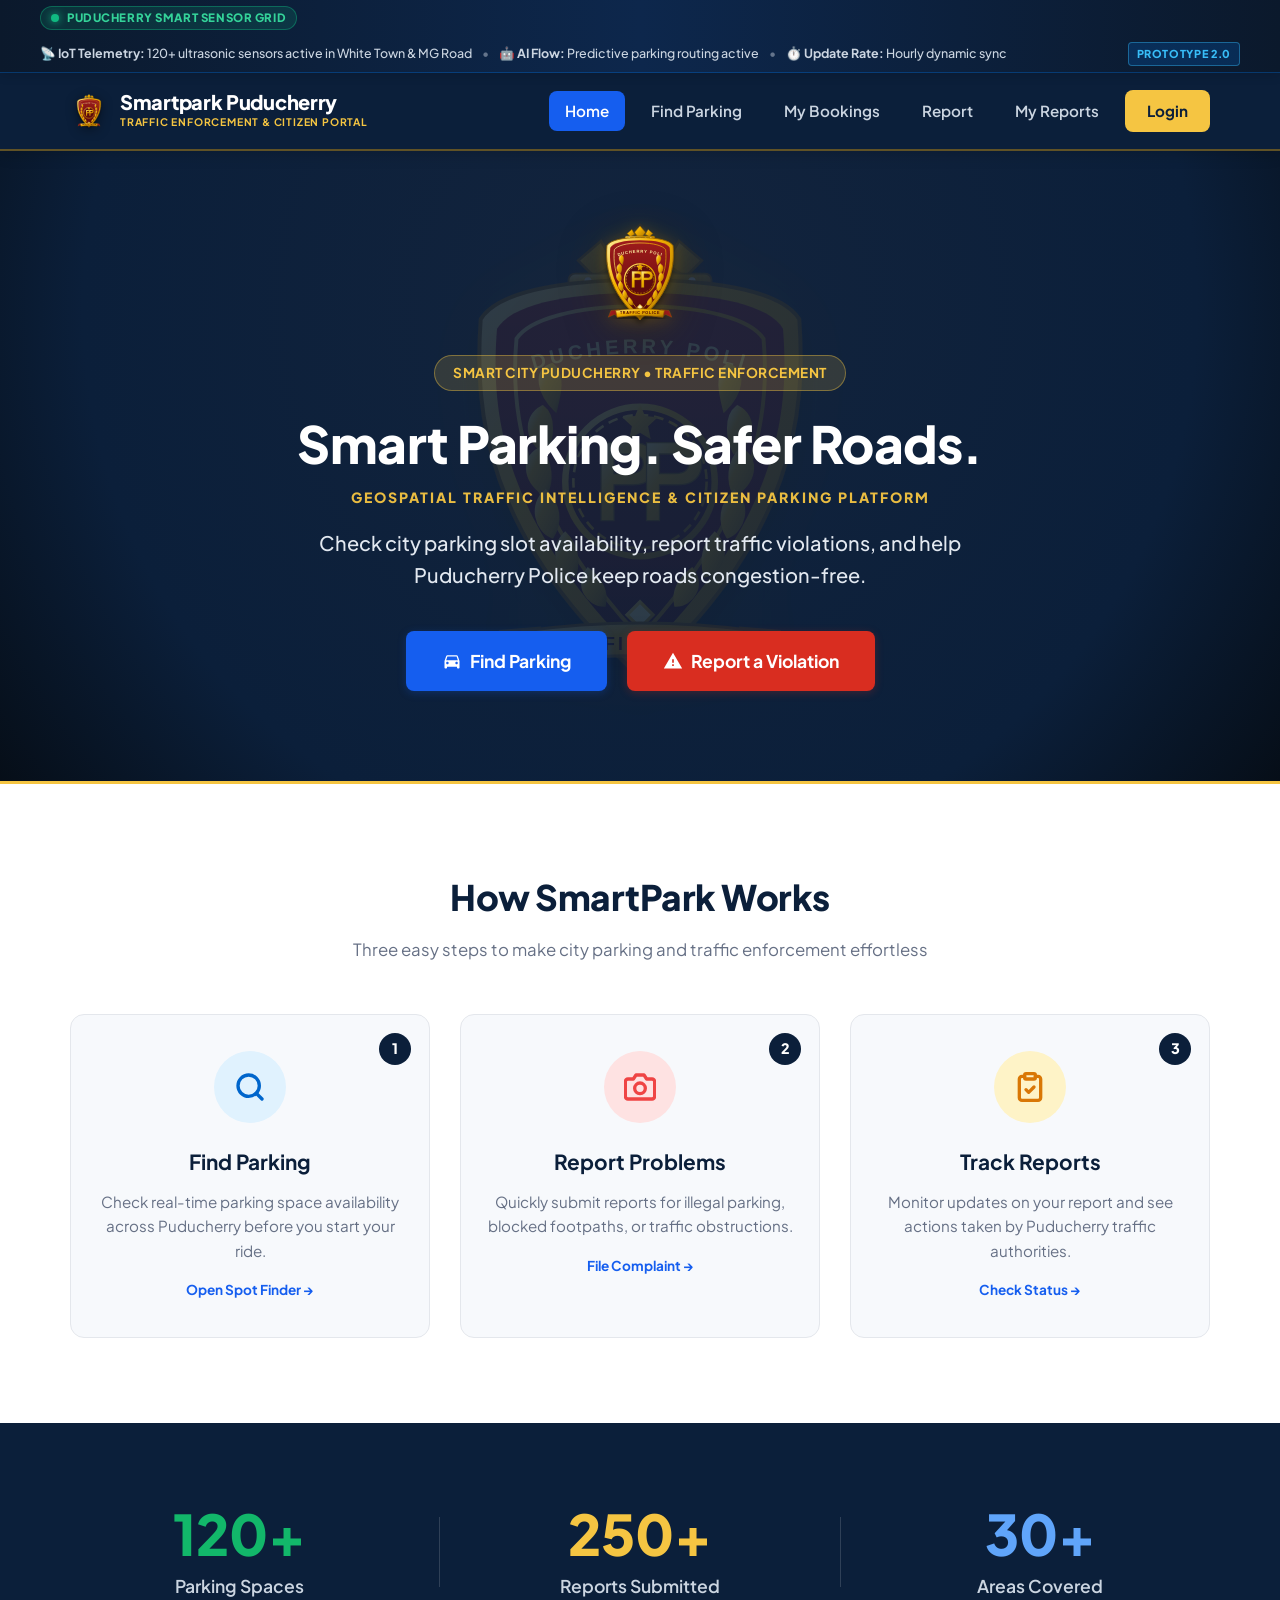
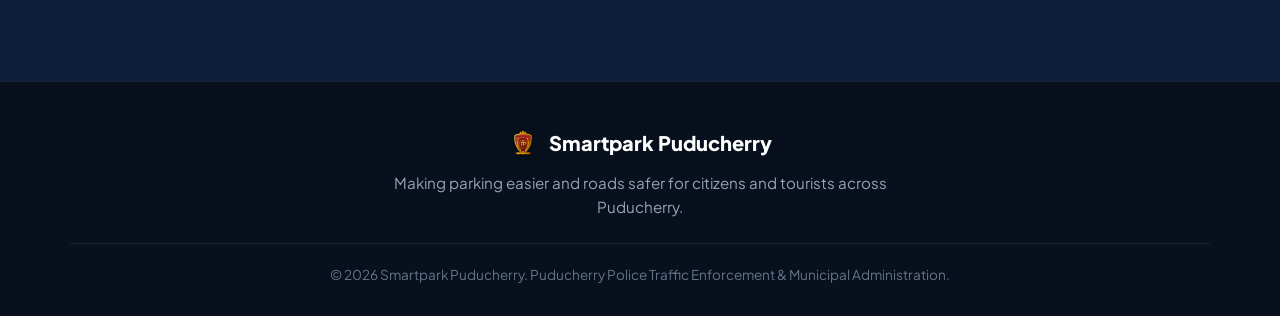
==== commit cbc5d3e5: "Update Puducherry Police logo, crest background watermark, and clean demo/realtime mentions" ====
--- a/index.html
+++ b/index.html
@@ -56,7 +56,7 @@
         <img src="puducherry-police-logo.svg" alt="Puducherry Police Crest Logo" class="hero-police-crest" />
       </div>
 
-      <div class="hero-badge">Smart City Puducherry â€¢ Traffic Enforcement</div>
+      <div class="hero-badge">Smart City Puducherry • Traffic Enforcement</div>
       <h1 class="hero-title">Smart Parking. Safer Roads.</h1>
       <p class="hero-subheading">GEOSPATIAL TRAFFIC INTELLIGENCE & CITIZEN PARKING PLATFORM</p>
       <p class="hero-desc">
@@ -103,7 +103,7 @@
           <p class="step-desc">
             Check real-time parking space availability across Puducherry before you start your ride.
           </p>
-          <span class="step-action-tag">Open Spot Finder â†’</span>
+          <span class="step-action-tag">Open Spot Finder →</span>
         </a>
 
         <!-- Step 2: Report Problems Link -->
@@ -119,7 +119,7 @@
           <p class="step-desc">
             Quickly submit reports for illegal parking, blocked footpaths, or traffic obstructions.
           </p>
-          <span class="step-action-tag">File Complaint â†’</span>
+          <span class="step-action-tag">File Complaint →</span>
         </a>
 
         <!-- Step 3: Track Reports Link -->
@@ -136,7 +136,7 @@
           <p class="step-desc">
             Monitor updates on your report and see actions taken by Puducherry traffic authorities.
           </p>
-          <span class="step-action-tag">Check Status â†’</span>
+          <span class="step-action-tag">Check Status →</span>
         </a>
       </div>
     </div>
--- a/style.css
+++ b/style.css
@@ -106,12 +106,22 @@
   display: flex;
   align-items: center;
   justify-content: center;
-  filter: drop-shadow(0 2px 5px rgba(0, 0, 0, 0.3));
-}
-
+  filter: drop-shadow(0 2px 6px rgba(0, 0, 0, 0.45));
+}
+
+.brand-shield img,
+.brand-shield svg,
 .police-emblem {
-  width: 36px;
-  height: 40px;
+  width: 38px;
+  height: 44px;
+  display: block;
+  object-fit: contain;
+}
+
+.footer-shield img,
+.footer-shield svg {
+  width: 44px;
+  height: 52px;
 }
 
 .brand-titles {
@@ -2128,15 +2138,65 @@
 
 /* HERO, STEPS, STATS & FOOTER */
 .hero-section {
-  background-color: var(--color-dark-navy);
+  background: radial-gradient(circle at 50% 25%, #13243d 0%, var(--color-dark-navy) 70%, #060e18 100%);
   color: var(--color-white);
-  padding: 85px 0 95px 0;
+  padding: 60px 0 90px 0;
   text-align: center;
   position: relative;
   overflow: hidden;
   border-bottom: 3px solid var(--color-yellow);
 }
 .hero-content { position: relative; z-index: 2; }
+
+/* Background Watermark Crest similar to reference screenshot */
+.hero-watermark {
+  position: absolute;
+  top: 50%;
+  left: 50%;
+  transform: translate(-50%, -52%);
+  z-index: 1;
+  pointer-events: none;
+  opacity: 0.12;
+  filter: drop-shadow(0 0 40px rgba(255, 178, 0, 0.2));
+  width: 520px;
+  max-width: 90vw;
+}
+
+.hero-watermark-img {
+  width: 100%;
+  height: auto;
+  display: block;
+}
+
+/* Foreground Official Police Crest */
+.hero-logo-wrapper {
+  display: flex;
+  justify-content: center;
+  align-items: center;
+  margin-bottom: 18px;
+}
+
+.hero-police-crest {
+  width: 108px;
+  height: 126px;
+  filter: drop-shadow(0 8px 24px rgba(0, 0, 0, 0.45)) drop-shadow(0 2px 8px rgba(245, 179, 0, 0.35));
+  transition: transform 0.3s ease;
+}
+
+.hero-police-crest:hover {
+  transform: scale(1.04);
+}
+
+.hero-subheading {
+  font-size: 0.88rem;
+  font-weight: 800;
+  color: var(--color-yellow);
+  letter-spacing: 2px;
+  margin-top: -8px;
+  margin-bottom: 18px;
+  text-transform: uppercase;
+  opacity: 0.95;
+}
 .hero-badge {
   display: inline-block;
   background-color: rgba(245, 197, 66, 0.15);
